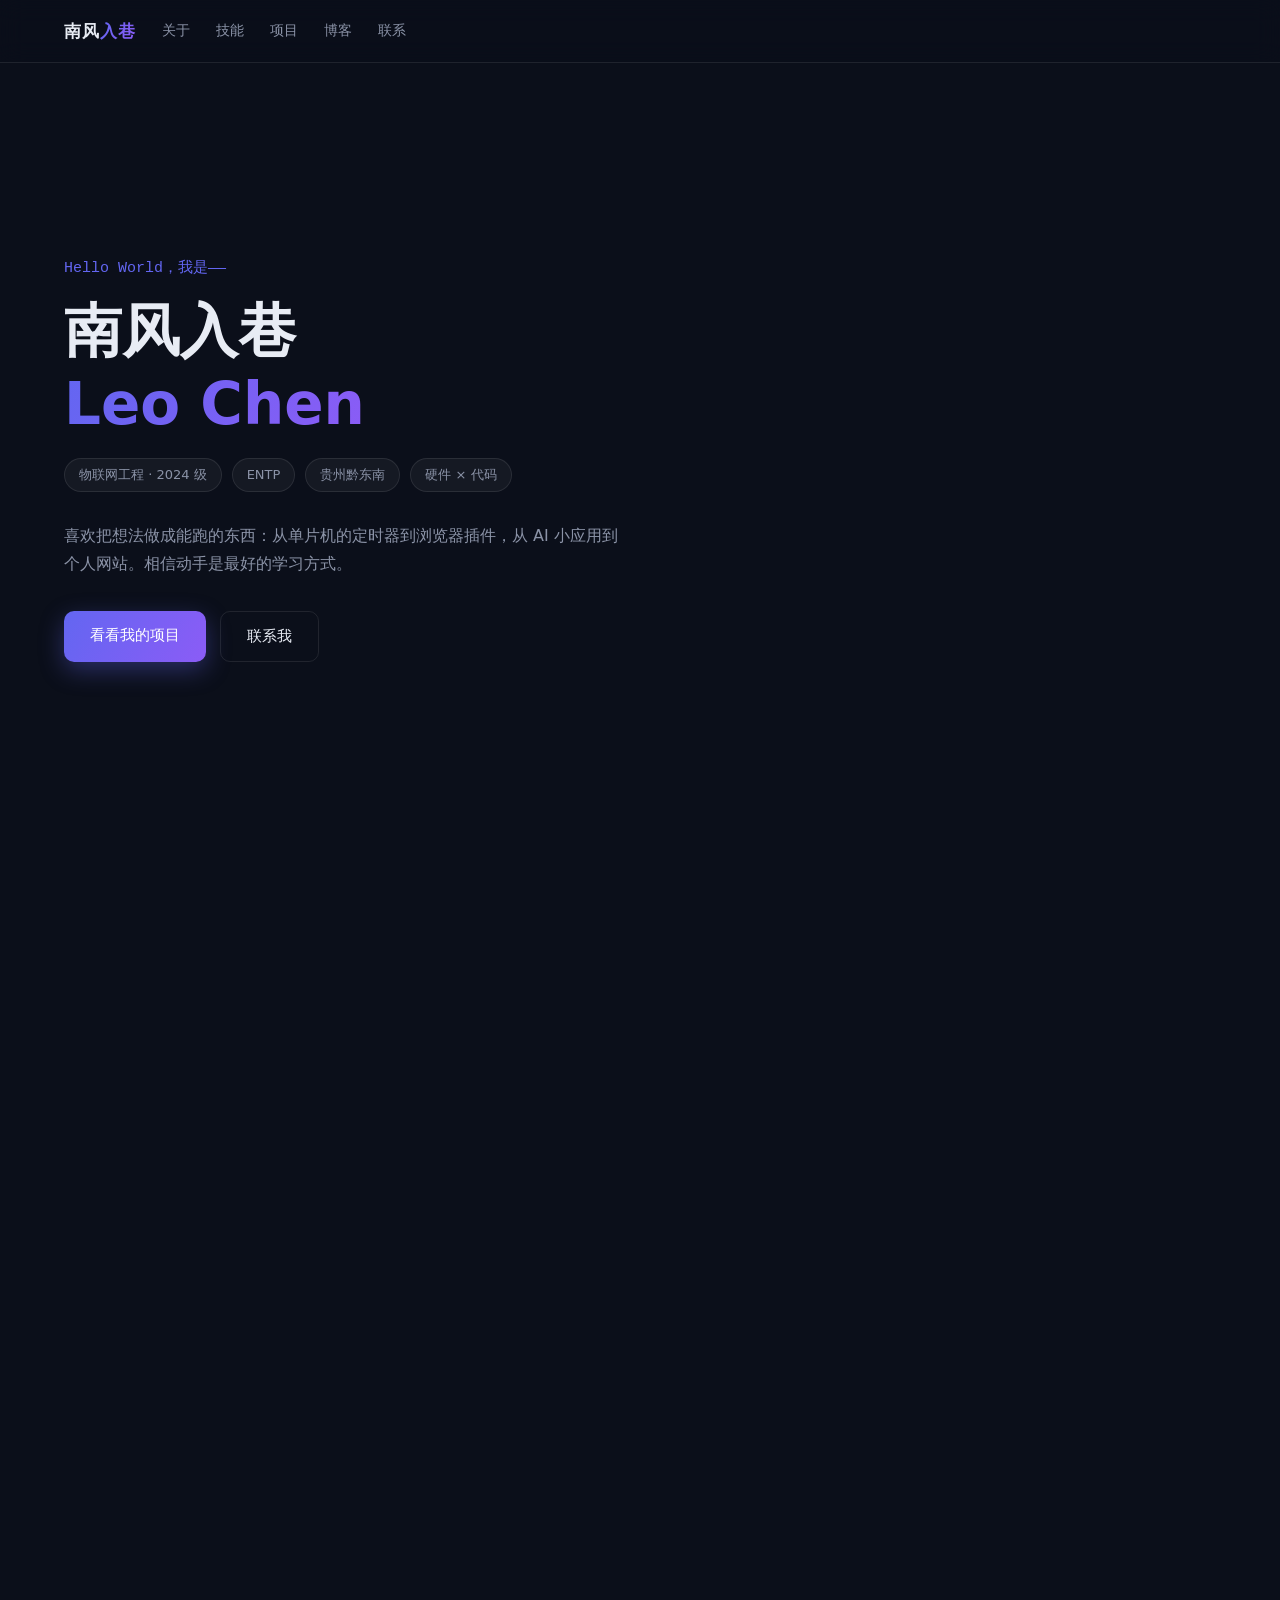
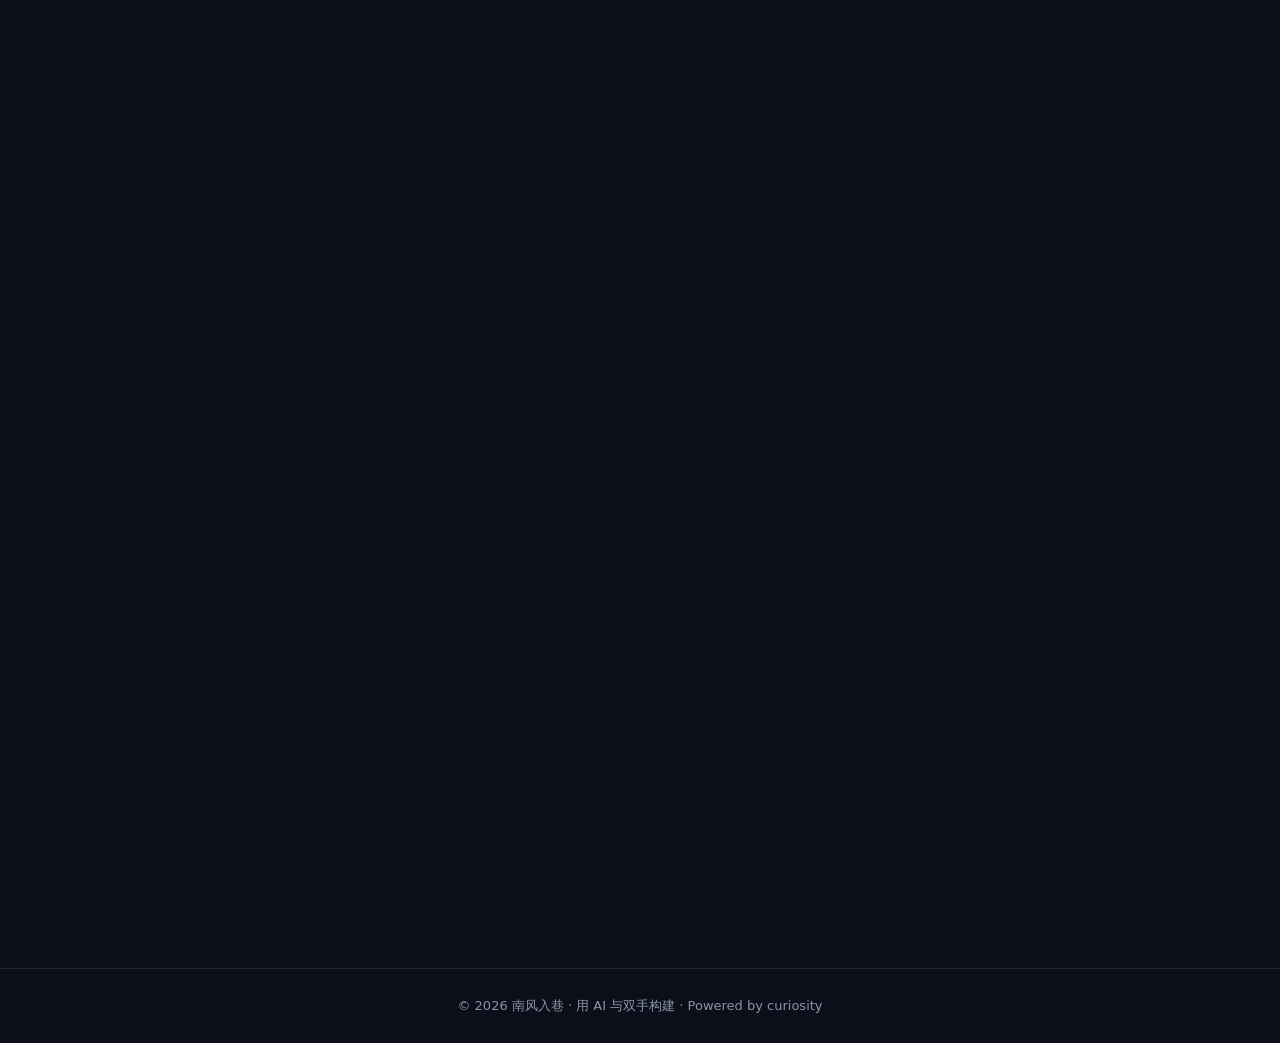
==== index.html @ d607cf53 "第一次提交：个人展示网站（深色星空主题）" ====
<!doctype html>
<html lang="zh-CN">
<head>
<meta charset="utf-8">
<meta name="viewport" content="width=device-width, initial-scale=1">
<title>南风入巷 · 个人主页</title>
<style>
  :root{
    --bg:#0B0F1A; --bg2:#111827; --card:rgba(255,255,255,.045);
    --line:rgba(255,255,255,.09); --ink:#E8ECF4; --muted:#8B93A7;
    --accent:#6366F1; --accent2:#8B5CF6; --grad:linear-gradient(120deg,#6366F1,#8B5CF6);
  }
  *{box-sizing:border-box;margin:0;padding:0}
  html{scroll-behavior:smooth}
  body{background:var(--bg);color:var(--ink);font-family:system-ui,-apple-system,"Segoe UI","Microsoft YaHei",sans-serif;line-height:1.7;overflow-x:hidden}
  #stars{position:fixed;inset:0;z-index:0;pointer-events:none}
  .wrap{position:relative;z-index:1;max-width:1200px;margin:0 auto;padding:0 24px}

  /* 导航 */
  nav{position:sticky;top:0;z-index:10;backdrop-filter:blur(12px);background:rgba(11,15,26,.72);border-bottom:1px solid var(--line)}
  .nav-in{max-width:1200px;margin:0 auto;padding:0 24px;height:62px;display:flex;align-items:center;gap:26px}
  .logo{font-weight:700;font-size:17px;letter-spacing:.06em}
  .logo b{background:var(--grad);-webkit-background-clip:text;background-clip:text;color:transparent}
  .nav-in a{color:var(--muted);text-decoration:none;font-size:14px;transition:color .2s}
  .nav-in a:hover,.nav-in a.on{color:var(--ink)}

  /* 通用 section */
  section{padding:88px 0}
  .h2{font-size:30px;font-weight:700;margin-bottom:10px}
  .sub{color:var(--muted);font-size:15px;margin-bottom:44px}
  .reveal{opacity:0;transform:translateY(22px);transition:all .7s cubic-bezier(.2,.7,.3,1)}
  .reveal.in{opacity:1;transform:none}

  /* Hero */
  .hero{min-height:88vh;display:flex;align-items:center}
  .hello{color:var(--accent);font-size:15px;font-family:ui-monospace,monospace;margin-bottom:14px}
  h1{font-size:clamp(34px,5.6vw,58px);line-height:1.25;font-weight:800}
  h1 b{background:var(--grad);-webkit-background-clip:text;background-clip:text;color:transparent}
  .tags{margin:18px 0 30px;display:flex;gap:10px;flex-wrap:wrap}
  .tag{font-size:13px;color:var(--muted);border:1px solid var(--line);border-radius:99px;padding:5px 14px;background:var(--card)}
  .cta{display:flex;gap:14px;flex-wrap:wrap}
  .btn{display:inline-block;padding:12px 26px;border-radius:10px;font-size:15px;text-decoration:none;transition:all .2s}
  .btn.pri{background:var(--grad);color:#fff;box-shadow:0 8px 24px rgba(99,102,241,.35)}
  .btn.pri:hover{transform:translateY(-2px)}
  .btn.ghost{border:1px solid var(--line);color:var(--ink)}
  .btn.ghost:hover{border-color:var(--accent)}

  /* 关于 */
  .about{display:flex;gap:40px;align-items:flex-start;flex-wrap:wrap}
  .avatar{flex:0 0 168px;width:168px;height:168px;border-radius:50%;background:var(--grad);display:flex;align-items:center;justify-content:center;font-size:52px;font-weight:800;color:#fff;box-shadow:0 12px 40px rgba(99,102,241,.35)}
  .about-txt{flex:1;min-width:300px;color:#C6CCDB;font-size:15.5px}
  .about-txt p+p{margin-top:12px}

  /* 技能 */
  .grid3{display:grid;grid-template-columns:repeat(3,1fr);gap:20px}
  .card{background:var(--card);border:1px solid var(--line);border-radius:14px;padding:24px;transition:all .25s}
  .card:hover{transform:translateY(-4px);border-color:rgba(99,102,241,.45);background:rgba(99,102,241,.07)}
  .card .ic{font-size:26px;margin-bottom:12px}
  .card h3{font-size:16.5px;margin-bottom:6px}
  .card p{font-size:13.5px;color:var(--muted)}
  .bar{height:5px;border-radius:99px;background:rgba(255,255,255,.08);margin-top:14px;overflow:hidden}
  .bar i{display:block;height:100%;border-radius:99px;background:var(--grad)}

  /* 项目 */
  .proj{background:var(--bg2);border:1px solid var(--line)}
  .proj .top{height:86px;border-radius:10px 10px 0 0;display:flex;align-items:center;justify-content:center;font-size:34px;background:linear-gradient(135deg,rgba(99,102,241,.22),rgba(139,92,246,.16))}
  .proj .bd{padding:20px}
  .proj h3{font-size:16.5px;margin-bottom:8px}
  .chips{display:flex;gap:8px;flex-wrap:wrap;margin-top:14px}
  .chip{font-size:11.5px;color:#A5B4FC;border:1px solid rgba(99,102,241,.4);padding:2px 10px;border-radius:99px}

  /* 博客 */
  .post{display:block;padding:20px 22px;border:1px solid var(--line);border-radius:12px;background:var(--card);text-decoration:none;color:var(--ink);margin-bottom:14px;transition:all .25s}
  .post:hover{border-color:rgba(99,102,241,.45);transform:translateX(6px)}
  .post .t{font-size:15.5px;font-weight:600}
  .post .m{font-size:12.5px;color:var(--muted);margin-top:4px}

  /* 联系 & 页脚 */
  .contact-box{text-align:center;padding:52px 24px;border:1px solid var(--line);border-radius:18px;background:radial-gradient(ellipse at top,rgba(99,102,241,.14),transparent 62%),var(--card)}
  footer{border-top:1px solid var(--line);padding:26px 0;text-align:center;color:var(--muted);font-size:13px}

  /* 响应式：<640 单列 / 640-1024 两列 / >1024 三列 */
  @media (max-width:1023px){ .grid3{grid-template-columns:repeat(2,1fr)} }
  @media (max-width:639px){
    .grid3{grid-template-columns:1fr}
    section{padding:64px 0}
    .hero{min-height:70vh}
    .nav-in{gap:14px;overflow-x:auto}
    .nav-in a{white-space:nowrap;font-size:13px}
    .avatar{flex-basis:128px;width:128px;height:128px;font-size:40px}
  }
  @media print{ #stars,nav{display:none} body{background:#fff;color:#000} }
</style>
</head>
<body>
<canvas id="stars"></canvas>

<nav>
  <div class="nav-in">
    <span class="logo">南风<b>入巷</b></span>
    <a href="#about">关于</a><a href="#skills">技能</a><a href="#projects">项目</a><a href="#blog">博客</a><a href="#contact">联系</a>
  </div>
</nav>

<div class="wrap">

  <section class="hero" id="top">
    <div>
      <p class="hello">Hello World，我是——</p>
      <h1>南风入巷<br><b>Leo Chen</b></h1>
      <div class="tags">
        <span class="tag">物联网工程 · 2024 级</span><span class="tag">ENTP</span>
        <span class="tag">贵州黔东南</span><span class="tag">硬件 × 代码</span>
      </div>
      <p style="color:var(--muted);max-width:560px;margin-bottom:34px">
        喜欢把想法做成能跑的东西：从单片机的定时器到浏览器插件，从 AI 小应用到个人网站。相信动手是最好的学习方式。
      </p>
      <div class="cta">
        <a class="btn pri" href="#projects">看看我的项目</a>
        <a class="btn ghost" href="#contact">联系我</a>
      </div>
    </div>
  </section>

  <section id="about">
    <h2 class="h2 reveal">关于我</h2>
    <p class="sub reveal">About Me</p>
    <div class="about reveal">
      <div class="avatar">南</div>
      <div class="about-txt">
        <p>我是南风入巷（Leo Chen），大连某高校 2024 级物联网工程专业本科生。日常在硬件与软件的交界处折腾：写 C 点亮单片机，用 Python 处理数据，也用 AI 工具快速搭网页和小应用。</p>
        <p>课余关注 CS 电竞赛事，喜欢读元末明初那段历史，也爱和朋友们讨论哲学问题。性格上是个典型的 ENTP——点子多、好奇心重、想到就做。</p>
        <p>这个小站是我学习轨迹的存档点：项目、笔记和阶段性的思考都会沉淀在这里。</p>
      </div>
    </div>
  </section>

  <section id="skills">
    <h2 class="h2 reveal">技能栈</h2>
    <p class="sub reveal">Skills</p>
    <div class="grid3">
      <div class="card reveal"><div class="ic">⚙️</div><h3>C 语言 / 单片机</h3><p>51 与 STM32 基础外设开发，定时器、串口、中断驱动</p><div class="bar"><i style="width:82%"></i></div></div>
      <div class="card reveal"><div class="ic">🐍</div><h3>Python</h3><p>数据处理、脚本自动化与课程项目开发</p><div class="bar"><i style="width:75%"></i></div></div>
      <div class="card reveal"><div class="ic">🌐</div><h3>Web 前端</h3><p>HTML / CSS / JavaScript，能独立完成响应式页面与浏览器插件</p><div class="bar"><i style="width:70%"></i></div></div>
      <div class="card reveal"><div class="ic">🗄️</div><h3>MySQL / 数据库</h3><p>建表设计、SQL 查询与 Java + MySQL 课程大作业实践</p><div class="bar"><i style="width:65%"></i></div></div>
      <div class="card reveal"><div class="ic">☕</div><h3>Java 基础</h3><p>面向对象编程、集合与 JDBC 数据库连接</p><div class="bar"><i style="width:60%"></i></div></div>
      <div class="card reveal"><div class="ic">🤖</div><h3>AI 辅助开发</h3><p>用 AI 编码工具完成 PRD → 技术设计 → 实现的完整流程</p><div class="bar"><i style="width:85%"></i></div></div>
    </div>
  </section>

  <section id="projects">
    <h2 class="h2 reveal">项目</h2>
    <p class="sub reveal">Projects</p>
    <div class="grid3">
      <div class="card proj reveal"><div class="top">🧩</div><div class="bd"><h3>图提取 ImageGrab</h3><p>Chrome 电商图片批量提取插件：智能过滤、画廊预览、一键批量转 PNG 下载。</p><div class="chips"><span class="chip">Chrome 扩展</span><span class="chip">MV3</span><span class="chip">Canvas</span></div></div></div>
      <div class="card proj reveal"><div class="top">📖</div><div class="bd"><h3>墨阅 · TXT 阅读器</h3><p>本地电子书阅读器 MVP：UTF-8/GBK 编码识别、阅读进度记忆、字号调节。</p><div class="chips"><span class="chip">HTML5</span><span class="chip">File API</span><span class="chip">Electron 规划</span></div></div></div>
      <div class="card proj reveal"><div class="top">🌍</div><div class="bd"><h3>AI 翻译助手</h3><p>百度秒哒搭建的多语言翻译 Web 应用，已部署上线。</p><div class="chips"><span class="chip">AI 应用</span><span class="chip">低代码</span></div></div></div>
      <div class="card proj reveal"><div class="top">⛅</div><div class="bd"><h3>天气查询网页</h3><p>Bolt 生成的实时天气查询站点，支持城市搜索与未来预报展示。</p><div class="chips"><span class="chip">API</span><span class="chip">部署上线</span></div></div></div>
      <div class="card proj reveal"><div class="top">⏱️</div><div class="bd"><h3>单片机定时器实验</h3><p>基于定时器中断的数码管时钟与按键调时，Keil + Proteus 联合仿真。</p><div class="chips"><span class="chip">C51</span><span class="chip">Proteus</span></div></div></div>
      <div class="card proj reveal"><div class="top">🌤️</div><div class="bd"><h3>更多正在路上</h3><p>计划中的：校园二手书小程序、宿舍功耗监测小终端……</p><div class="chips"><span class="chip">Planning</span></div></div></div>
    </div>
  </section>

  <section id="blog">
    <h2 class="h2 reveal">博客</h2>
    <p class="sub reveal">Blog</p>
    <div class="reveal">
      <a class="post" href="#blog"><div class="t">从需求到 PRD：我用 AI 完成一个插件的全过程</div><div class="m">2026-10-27 · 开发手记</div></a>
      <a class="post" href="#blog"><div class="t">定时器中断入门：让单片机学会"看表"</div><div class="m">2026-10-14 · 嵌入式</div></a>
      <a class="post" href="#blog"><div class="t">为什么我坚持"先跑通，再优化"</div><div class="m">2026-09-30 · 随笔</div></a>
    </div>
  </section>

  <section id="contact">
    <h2 class="h2 reveal">联系我</h2>
    <p class="sub reveal">Contact</p>
    <div class="contact-box reveal">
      <p style="font-size:17px;margin-bottom:8px">有想法想聊聊？欢迎联系</p>
      <p style="color:var(--muted);font-size:14px">邮箱：nanfeng@example.com ｜ GitHub：@nanfeng</p>
      <div class="cta" style="justify-content:center;margin-top:26px">
        <a class="btn pri" href="mailto:nanfeng@example.com">发邮件</a>
        <a class="btn ghost" href="#top">回到顶部</a>
      </div>
    </div>
  </section>

</div>
<footer>© 2026 南风入巷 · 用 AI 与双手构建 · Powered by curiosity</footer>

<script>
'use strict';
/* 截图模式：?shot=1 关闭平滑滚动与入场动画，保证 hash 定位内容直接可见 */
if (new URLSearchParams(location.search).has('shot')) {
  document.documentElement.style.scrollBehavior = 'auto';
  document.querySelectorAll('.reveal').forEach(el => el.classList.add('in'));
}
/* 星空 Canvas 粒子背景 */
(function(){
  const cv = document.getElementById('stars'), ctx = cv.getContext('2d');
  let W, H, stars = [];
  function resize(){
    W = cv.width = innerWidth; H = cv.height = innerHeight;
    stars = Array.from({length: Math.min(220, W*H/9000)}, ()=>({
      x: Math.random()*W, y: Math.random()*H,
      r: Math.random()*1.4 + .3,
      vy: Math.random()*.18 + .04,
      a: Math.random()*.6 + .25,
      tw: Math.random()*.02 + .004
    }));
  }
  addEventListener('resize', resize); resize();
  (function loop(){
    ctx.clearRect(0,0,W,H);
    for (const s of stars){
      s.y += s.vy; if (s.y > H+2){ s.y = -2; s.x = Math.random()*W; }
      s.a += s.tw * (Math.random()>.5?1:-1);
      if (s.a > .9) s.a = .9; if (s.a < .15) s.a = .15;
      ctx.beginPath(); ctx.arc(s.x, s.y, s.r, 0, 6.283);
      ctx.fillStyle = 'rgba(200,214,255,' + s.a.toFixed(3) + ')'; ctx.fill();
    }
    requestAnimationFrame(loop);
  })();
})();

/* 滚动入场动画 */
  const io = new IntersectionObserver(es=>{
    es.forEach(e=>{ if(e.isIntersecting){ e.target.classList.add('in'); io.unobserve(e.target); } });
  }, {threshold:.12});
  document.querySelectorAll('.reveal').forEach(el=>io.observe(el));
})();

/* 导航高亮 */
  const links = document.querySelectorAll('.nav-in a[href^="#"]');
  const io = new IntersectionObserver(es=>{
    es.forEach(e=>{
      if (e.isIntersecting){
        links.forEach(l=>l.classList.toggle('on', l.getAttribute('href')==='#'+e.target.id));
      }
    });
  }, {rootMargin:'-40% 0px -55% 0px'});
  document.querySelectorAll('section[id]').forEach(s=>io.observe(s));
})();
</script>
</body>
</html>
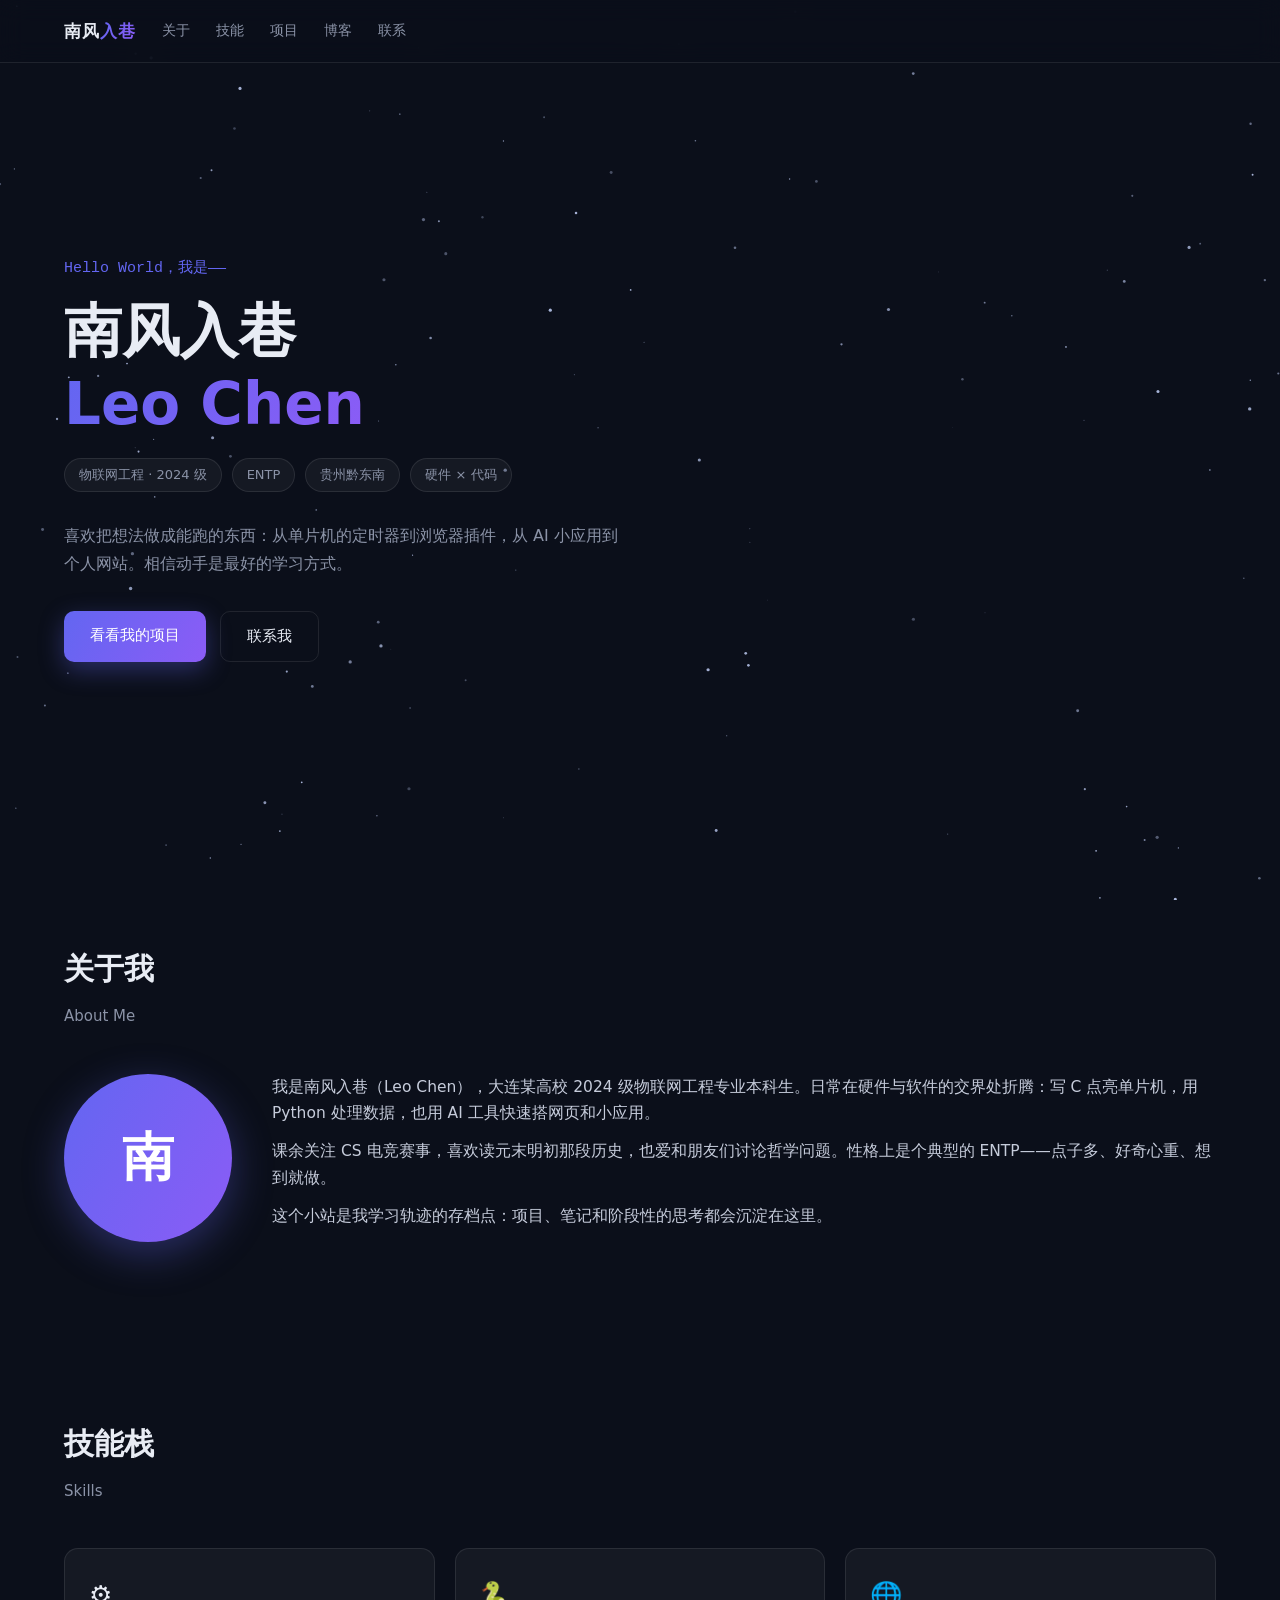
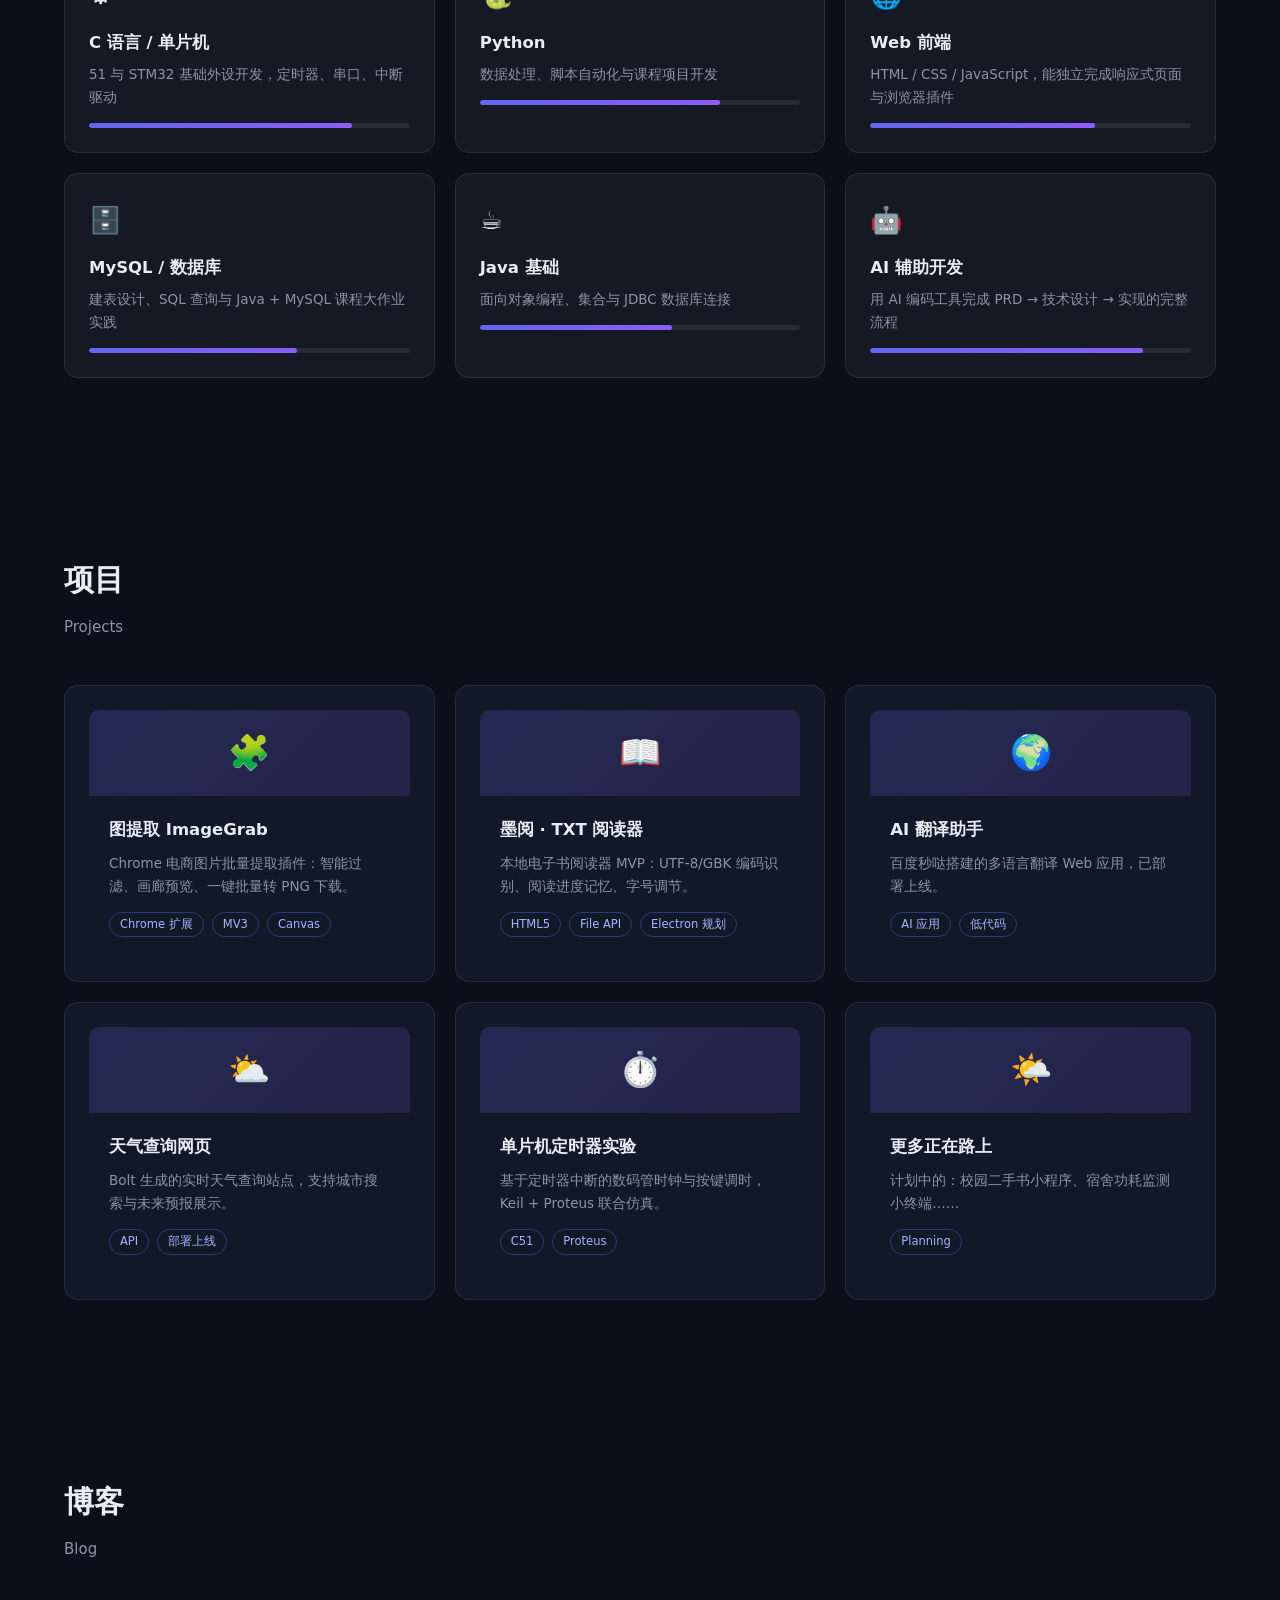
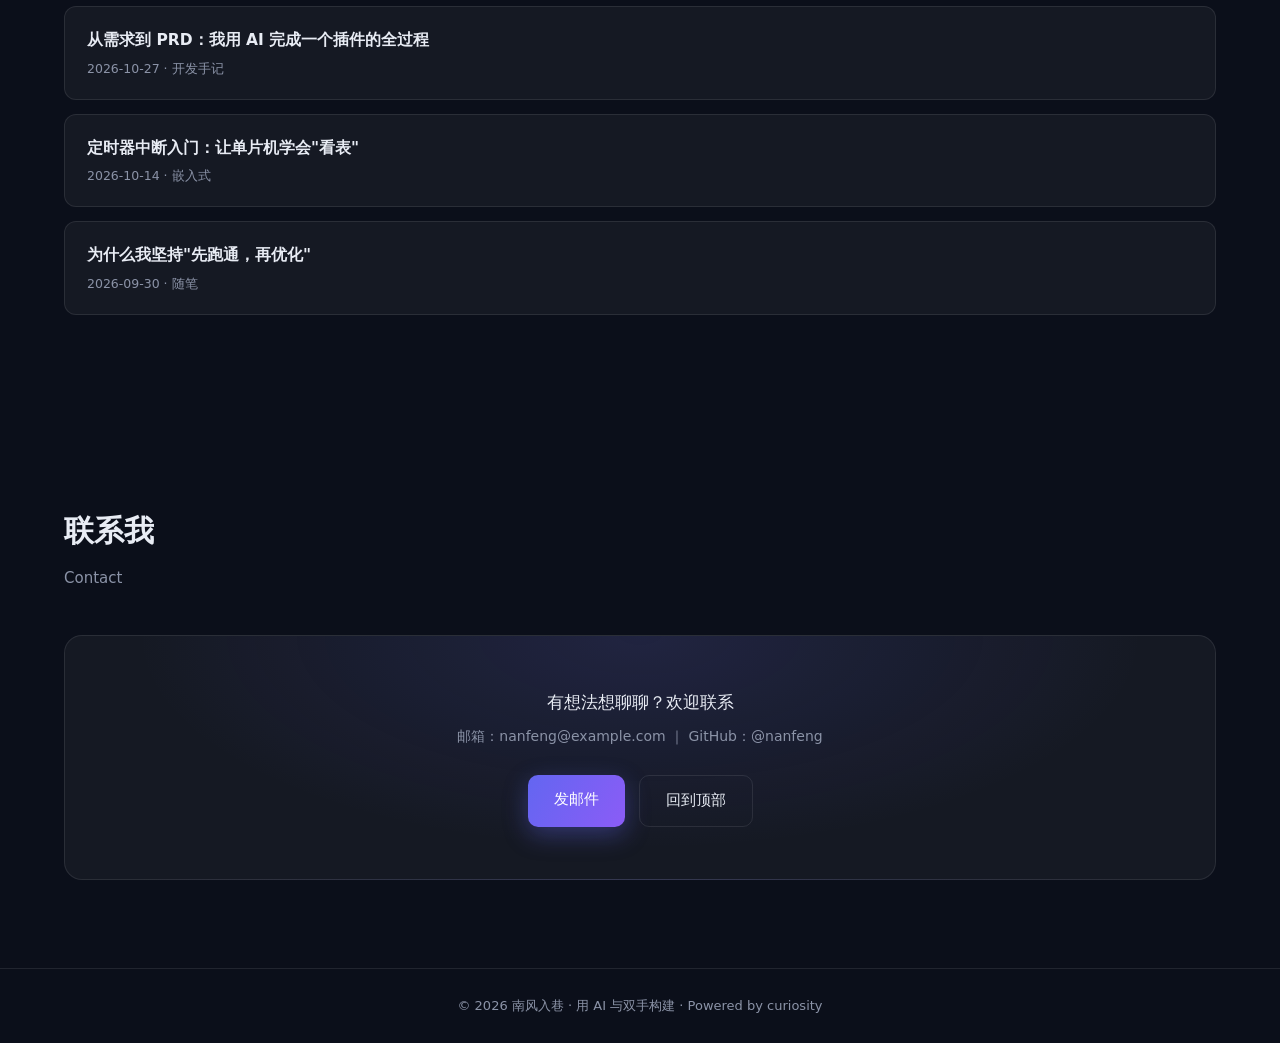
==== commit 758ecd5e: "fix: repair missing IIFE wrappers that broke scroll reveal animations" ====
--- a/index.html
+++ b/index.html
@@ -223,6 +223,7 @@
 })();
 
 /* 滚动入场动画 */
+  (function(){
   const io = new IntersectionObserver(es=>{
     es.forEach(e=>{ if(e.isIntersecting){ e.target.classList.add('in'); io.unobserve(e.target); } });
   }, {threshold:.12});
@@ -231,6 +232,7 @@
 
 /* 导航高亮 */
   const links = document.querySelectorAll('.nav-in a[href^="#"]');
+  (function(){
   const io = new IntersectionObserver(es=>{
     es.forEach(e=>{
       if (e.isIntersecting){
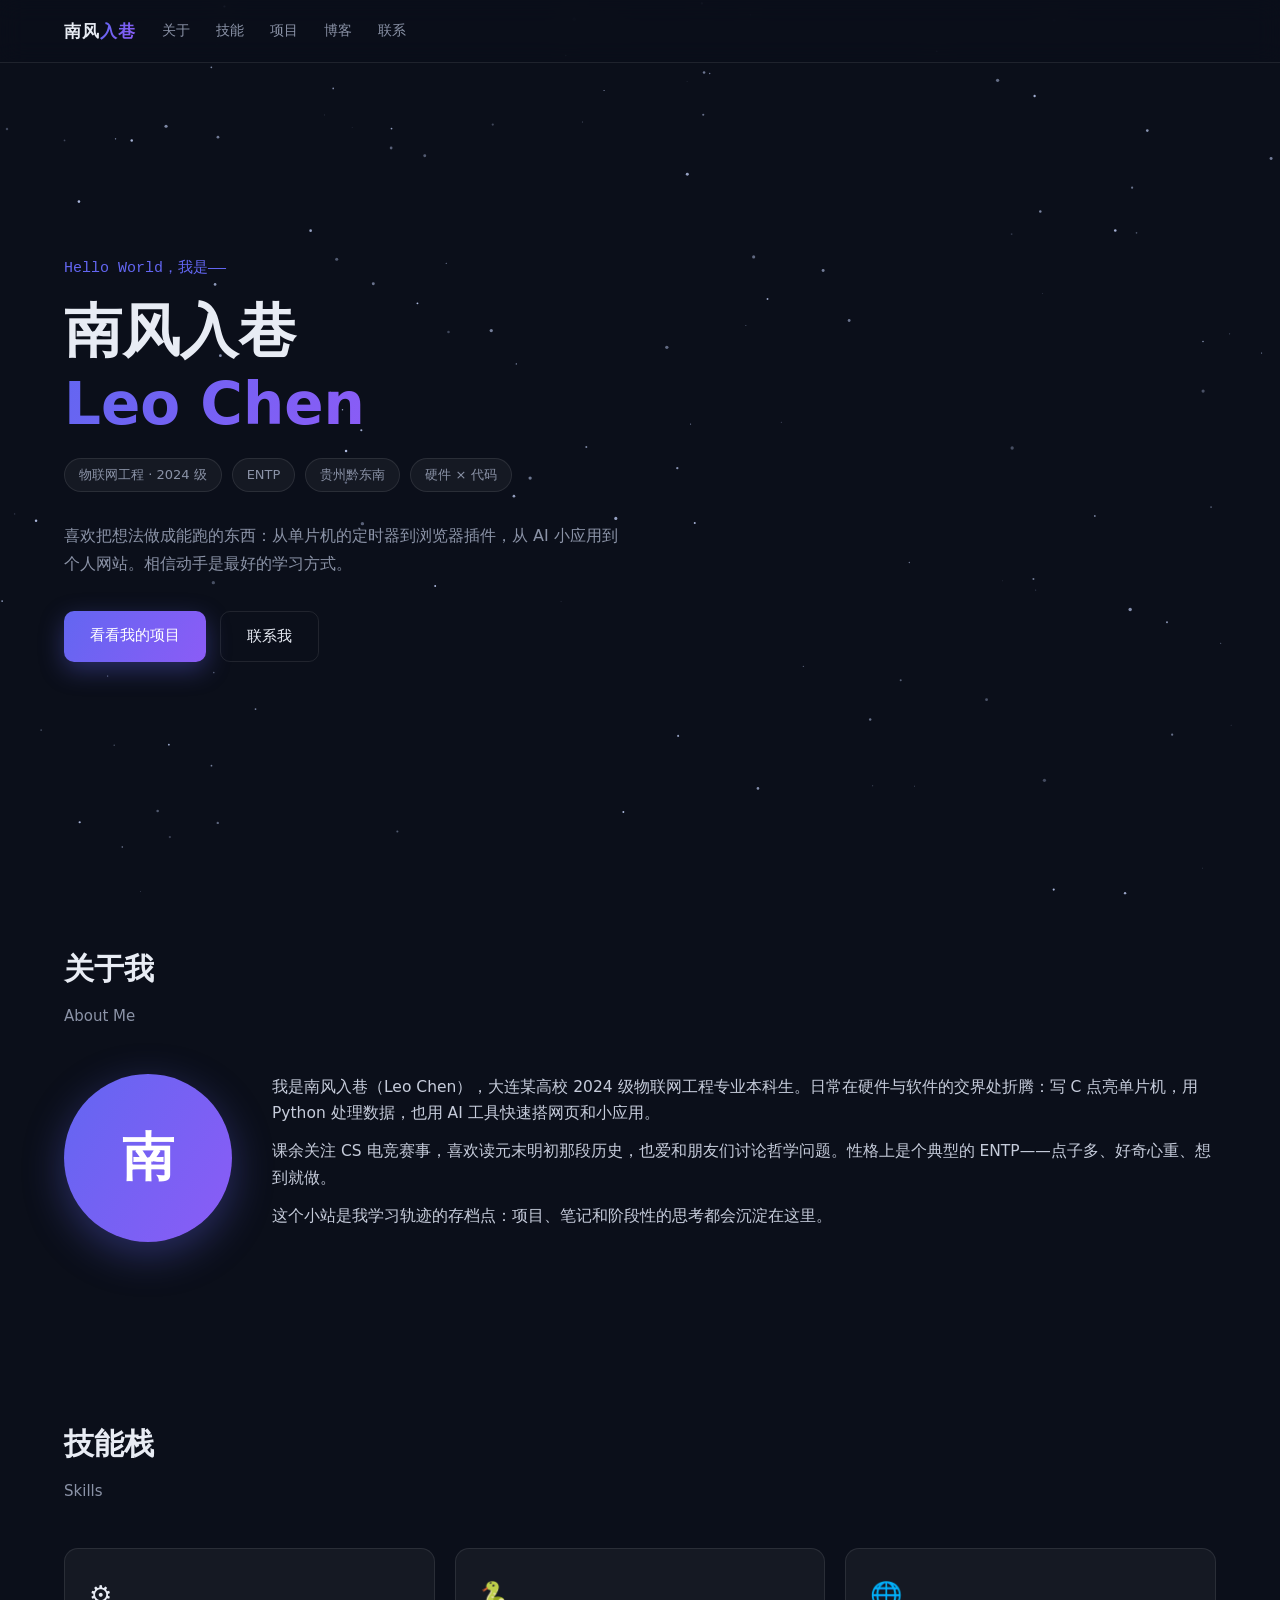
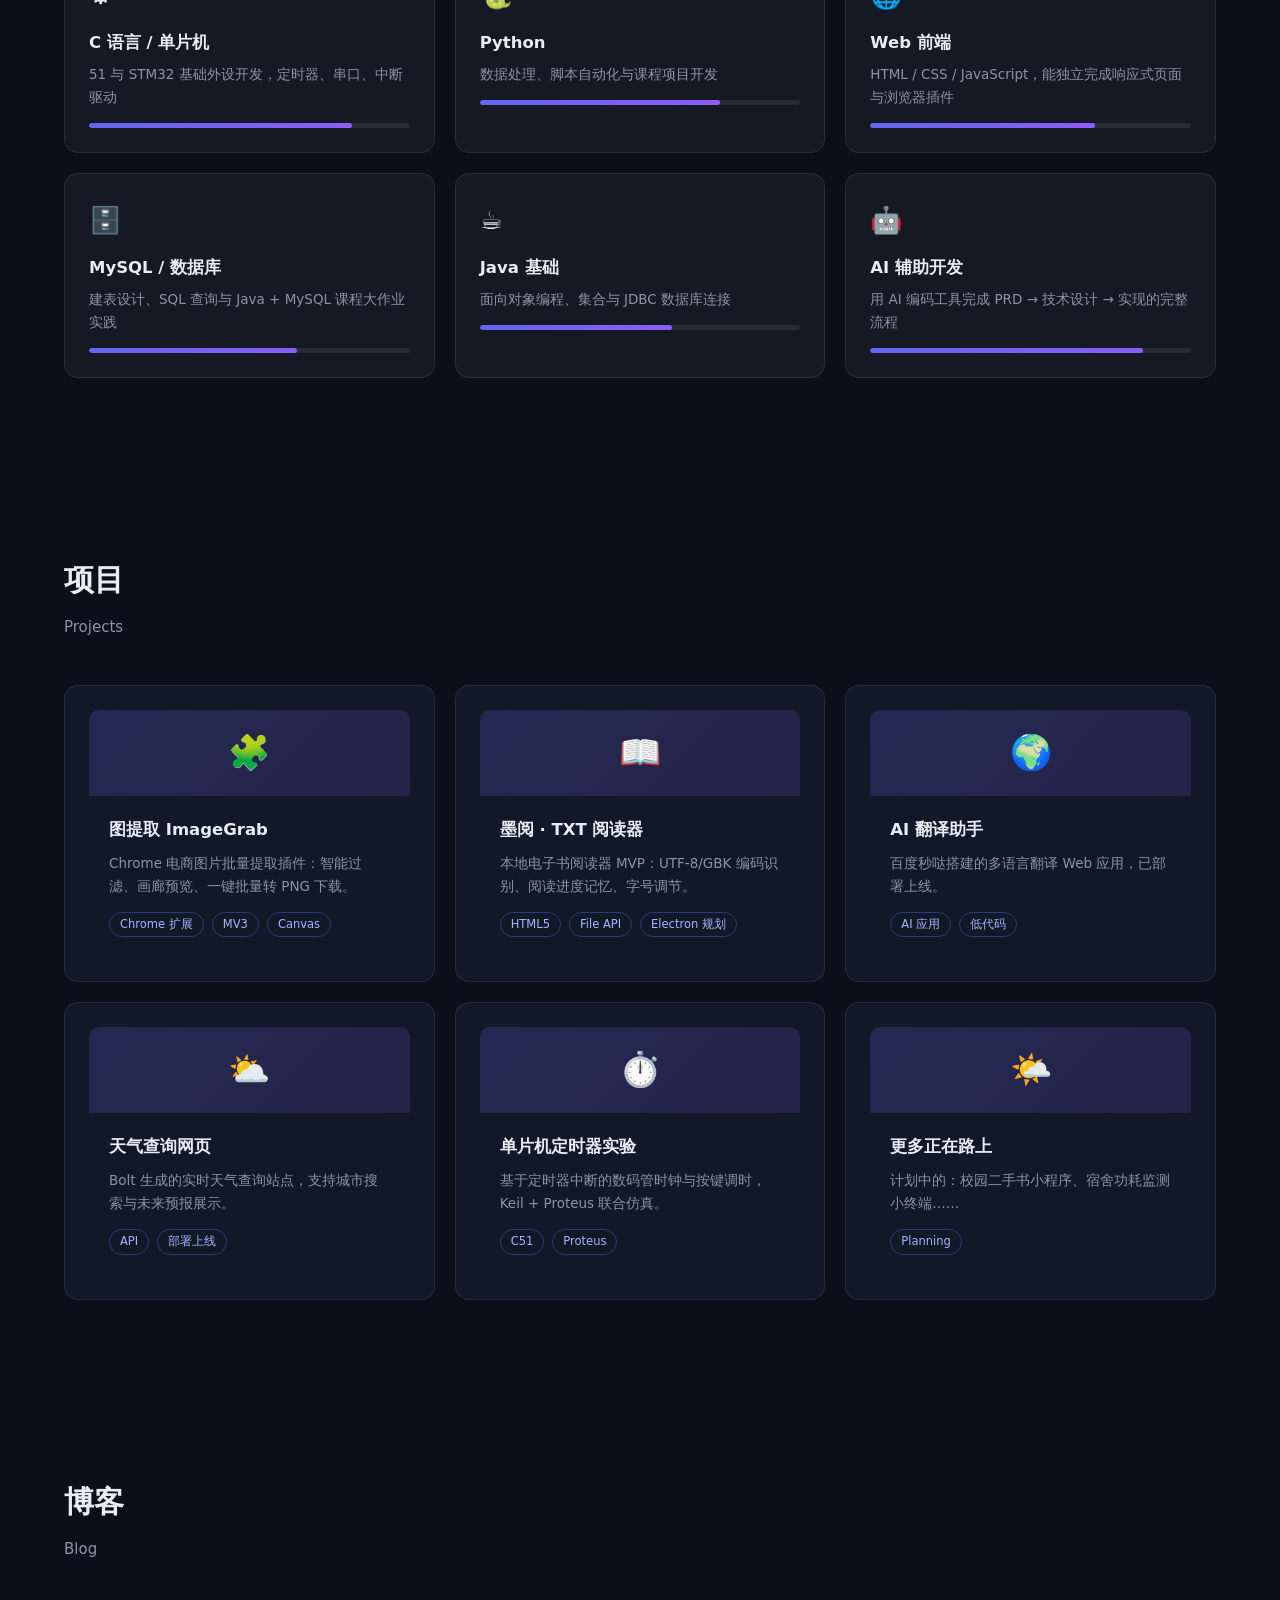
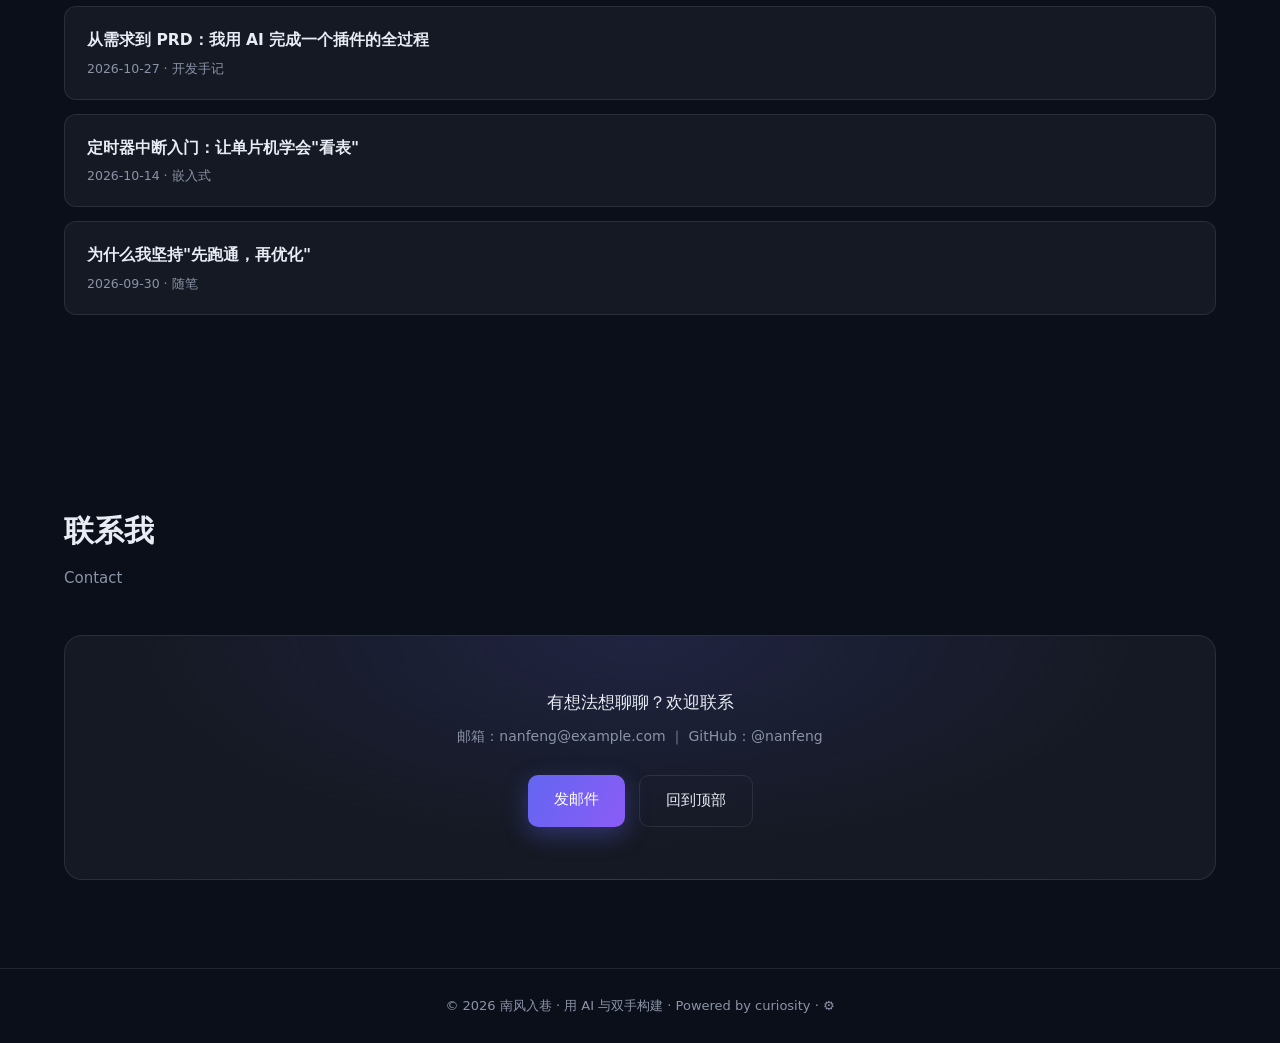
==== commit f449bfa5: "feat: render site content from content.json (admin-ready)" ====
--- a/index.html
+++ b/index.html
@@ -78,6 +78,8 @@
   /* 联系 & 页脚 */
   .contact-box{text-align:center;padding:52px 24px;border:1px solid var(--line);border-radius:18px;background:radial-gradient(ellipse at top,rgba(99,102,241,.14),transparent 62%),var(--card)}
   footer{border-top:1px solid var(--line);padding:26px 0;text-align:center;color:var(--muted);font-size:13px}
+  footer a{color:var(--muted);text-decoration:none}
+  footer a:hover{color:var(--ink)}
 
   /* 响应式：<640 单列 / 640-1024 两列 / >1024 三列 */
   @media (max-width:1023px){ .grid3{grid-template-columns:repeat(2,1fr)} }
@@ -97,7 +99,7 @@
 
 <nav>
   <div class="nav-in">
-    <span class="logo">南风<b>入巷</b></span>
+    <span class="logo"><span id="logo-a">南风</span><b id="logo-b">入巷</b></span>
     <a href="#about">关于</a><a href="#skills">技能</a><a href="#projects">项目</a><a href="#blog">博客</a><a href="#contact">联系</a>
   </div>
 </nav>
@@ -106,28 +108,28 @@
 
   <section class="hero" id="top">
     <div>
-      <p class="hello">Hello World，我是——</p>
-      <h1>南风入巷<br><b>Leo Chen</b></h1>
-      <div class="tags">
+      <p class="hello" id="hero-hello">Hello World，我是——</p>
+      <h1><span id="hero-name-cn">南风入巷</span><br><b id="hero-name-en">Leo Chen</b></h1>
+      <div class="tags" id="hero-tags">
         <span class="tag">物联网工程 · 2024 级</span><span class="tag">ENTP</span>
         <span class="tag">贵州黔东南</span><span class="tag">硬件 × 代码</span>
       </div>
-      <p style="color:var(--muted);max-width:560px;margin-bottom:34px">
+      <p style="color:var(--muted);max-width:560px;margin-bottom:34px" id="hero-intro">
         喜欢把想法做成能跑的东西：从单片机的定时器到浏览器插件，从 AI 小应用到个人网站。相信动手是最好的学习方式。
       </p>
       <div class="cta">
-        <a class="btn pri" href="#projects">看看我的项目</a>
-        <a class="btn ghost" href="#contact">联系我</a>
+        <a class="btn pri" href="#projects" id="cta-projects">看看我的项目</a>
+        <a class="btn ghost" href="#contact" id="cta-contact">联系我</a>
       </div>
     </div>
   </section>
 
   <section id="about">
-    <h2 class="h2 reveal">关于我</h2>
-    <p class="sub reveal">About Me</p>
+    <h2 class="h2 reveal" id="about-title">关于我</h2>
+    <p class="sub reveal" id="about-sub">About Me</p>
     <div class="about reveal">
-      <div class="avatar">南</div>
-      <div class="about-txt">
+      <div class="avatar" id="about-avatar">南</div>
+      <div class="about-txt" id="about-paras">
         <p>我是南风入巷（Leo Chen），大连某高校 2024 级物联网工程专业本科生。日常在硬件与软件的交界处折腾：写 C 点亮单片机，用 Python 处理数据，也用 AI 工具快速搭网页和小应用。</p>
         <p>课余关注 CS 电竞赛事，喜欢读元末明初那段历史，也爱和朋友们讨论哲学问题。性格上是个典型的 ENTP——点子多、好奇心重、想到就做。</p>
         <p>这个小站是我学习轨迹的存档点：项目、笔记和阶段性的思考都会沉淀在这里。</p>
@@ -136,9 +138,9 @@
   </section>
 
   <section id="skills">
-    <h2 class="h2 reveal">技能栈</h2>
-    <p class="sub reveal">Skills</p>
-    <div class="grid3">
+    <h2 class="h2 reveal" id="skills-title">技能栈</h2>
+    <p class="sub reveal" id="skills-sub">Skills</p>
+    <div class="grid3" id="skills-grid">
       <div class="card reveal"><div class="ic">⚙️</div><h3>C 语言 / 单片机</h3><p>51 与 STM32 基础外设开发，定时器、串口、中断驱动</p><div class="bar"><i style="width:82%"></i></div></div>
       <div class="card reveal"><div class="ic">🐍</div><h3>Python</h3><p>数据处理、脚本自动化与课程项目开发</p><div class="bar"><i style="width:75%"></i></div></div>
       <div class="card reveal"><div class="ic">🌐</div><h3>Web 前端</h3><p>HTML / CSS / JavaScript，能独立完成响应式页面与浏览器插件</p><div class="bar"><i style="width:70%"></i></div></div>
@@ -149,9 +151,9 @@
   </section>
 
   <section id="projects">
-    <h2 class="h2 reveal">项目</h2>
-    <p class="sub reveal">Projects</p>
-    <div class="grid3">
+    <h2 class="h2 reveal" id="projects-title">项目</h2>
+    <p class="sub reveal" id="projects-sub">Projects</p>
+    <div class="grid3" id="projects-grid">
       <div class="card proj reveal"><div class="top">🧩</div><div class="bd"><h3>图提取 ImageGrab</h3><p>Chrome 电商图片批量提取插件：智能过滤、画廊预览、一键批量转 PNG 下载。</p><div class="chips"><span class="chip">Chrome 扩展</span><span class="chip">MV3</span><span class="chip">Canvas</span></div></div></div>
       <div class="card proj reveal"><div class="top">📖</div><div class="bd"><h3>墨阅 · TXT 阅读器</h3><p>本地电子书阅读器 MVP：UTF-8/GBK 编码识别、阅读进度记忆、字号调节。</p><div class="chips"><span class="chip">HTML5</span><span class="chip">File API</span><span class="chip">Electron 规划</span></div></div></div>
       <div class="card proj reveal"><div class="top">🌍</div><div class="bd"><h3>AI 翻译助手</h3><p>百度秒哒搭建的多语言翻译 Web 应用，已部署上线。</p><div class="chips"><span class="chip">AI 应用</span><span class="chip">低代码</span></div></div></div>
@@ -162,9 +164,9 @@
   </section>
 
   <section id="blog">
-    <h2 class="h2 reveal">博客</h2>
-    <p class="sub reveal">Blog</p>
-    <div class="reveal">
+    <h2 class="h2 reveal" id="blog-title">博客</h2>
+    <p class="sub reveal" id="blog-sub">Blog</p>
+    <div class="reveal" id="blog-list">
       <a class="post" href="#blog"><div class="t">从需求到 PRD：我用 AI 完成一个插件的全过程</div><div class="m">2026-10-27 · 开发手记</div></a>
       <a class="post" href="#blog"><div class="t">定时器中断入门：让单片机学会"看表"</div><div class="m">2026-10-14 · 嵌入式</div></a>
       <a class="post" href="#blog"><div class="t">为什么我坚持"先跑通，再优化"</div><div class="m">2026-09-30 · 随笔</div></a>
@@ -172,20 +174,20 @@
   </section>
 
   <section id="contact">
-    <h2 class="h2 reveal">联系我</h2>
-    <p class="sub reveal">Contact</p>
+    <h2 class="h2 reveal" id="contact-title">联系我</h2>
+    <p class="sub reveal" id="contact-sub">Contact</p>
     <div class="contact-box reveal">
-      <p style="font-size:17px;margin-bottom:8px">有想法想聊聊？欢迎联系</p>
-      <p style="color:var(--muted);font-size:14px">邮箱：nanfeng@example.com ｜ GitHub：@nanfeng</p>
+      <p style="font-size:17px;margin-bottom:8px" id="contact-heading">有想法想聊聊？欢迎联系</p>
+      <p style="color:var(--muted);font-size:14px">邮箱：<span id="contact-email">nanfeng@example.com</span> ｜ GitHub：<span id="contact-github">@nanfeng</span></p>
       <div class="cta" style="justify-content:center;margin-top:26px">
-        <a class="btn pri" href="mailto:nanfeng@example.com">发邮件</a>
+        <a class="btn pri" href="mailto:nanfeng@example.com" id="contact-mailto">发邮件</a>
         <a class="btn ghost" href="#top">回到顶部</a>
       </div>
     </div>
   </section>
 
 </div>
-<footer>© 2026 南风入巷 · 用 AI 与双手构建 · Powered by curiosity</footer>
+<footer><span id="footer-text">© 2026 南风入巷 · 用 AI 与双手构建 · Powered by curiosity</span> · <a href="admin.html" title="网站后台">⚙</a></footer>
 
 <script>
 'use strict';
@@ -223,7 +225,7 @@
 })();
 
 /* 滚动入场动画 */
-  (function(){
+(function(){
   const io = new IntersectionObserver(es=>{
     es.forEach(e=>{ if(e.isIntersecting){ e.target.classList.add('in'); io.unobserve(e.target); } });
   }, {threshold:.12});
@@ -231,8 +233,8 @@
 })();
 
 /* 导航高亮 */
+(function(){
   const links = document.querySelectorAll('.nav-in a[href^="#"]');
-  (function(){
   const io = new IntersectionObserver(es=>{
     es.forEach(e=>{
       if (e.isIntersecting){
@@ -242,6 +244,61 @@
   }, {rootMargin:'-40% 0px -55% 0px'});
   document.querySelectorAll('section[id]').forEach(s=>io.observe(s));
 })();
+
+/* ===== 内容数据驱动：加载 content.json 并覆盖默认内容（后台可编辑） ===== */
+function setText(id, v){ const el = document.getElementById(id); if (el && v != null) el.textContent = v; }
+function rebuildList(id, n, fn){
+  const box = document.getElementById(id); if (!box || !Array.isArray(n)) return;
+  box.textContent = '';
+  n.forEach(item => box.appendChild(fn(item)));
+}
+function applyContent(d){
+  try {
+    document.title = d.site.title;
+    setText('logo-a', d.site.logoA); setText('logo-b', d.site.logoB); setText('footer-text', d.site.footer);
+    setText('hero-hello', d.hero.hello); setText('hero-name-cn', d.hero.nameCn); setText('hero-name-en', d.hero.nameEn);
+    setText('hero-intro', d.hero.intro); setText('cta-projects', d.hero.btnPrimary); setText('cta-contact', d.hero.btnGhost);
+    rebuildList('hero-tags', d.hero.tags, t => { const s = document.createElement('span'); s.className = 'tag'; s.textContent = t; return s; });
+    setText('about-title', d.about.title); setText('about-sub', d.about.subtitle); setText('about-avatar', d.about.avatar);
+    rebuildList('about-paras', d.about.paragraphs, p => { const el = document.createElement('p'); el.textContent = p; return el; });
+    setText('skills-title', d.skills.title); setText('skills-sub', d.skills.subtitle);
+    rebuildList('skills-grid', d.skills.items, it => {
+      const c = document.createElement('div'); c.className = 'card';
+      c.innerHTML = '<div class="ic"></div><h3></h3><p></p><div class="bar"><i></i></div>';
+      c.querySelector('.ic').textContent = it.icon;
+      c.querySelector('h3').textContent = it.name;
+      c.querySelector('p').textContent = it.desc;
+      c.querySelector('.bar i').style.width = (it.level || 0) + '%';
+      return c;
+    });
+    setText('projects-title', d.projects.title); setText('projects-sub', d.projects.subtitle);
+    rebuildList('projects-grid', d.projects.items, it => {
+      const c = document.createElement('div'); c.className = 'card proj';
+      c.innerHTML = '<div class="top"></div><div class="bd"><h3></h3><p></p><div class="chips"></div></div>';
+      c.querySelector('.top').textContent = it.icon;
+      c.querySelector('h3').textContent = it.name;
+      c.querySelector('p').textContent = it.desc;
+      const chips = c.querySelector('.chips');
+      (it.chips || []).forEach(ch => { const s = document.createElement('span'); s.className = 'chip'; s.textContent = ch; chips.appendChild(s); });
+      return c;
+    });
+    setText('blog-title', d.blog.title); setText('blog-sub', d.blog.subtitle);
+    rebuildList('blog-list', d.blog.items, it => {
+      const a = document.createElement('a'); a.className = 'post'; a.href = it.link || '#blog';
+      a.innerHTML = '<div class="t"></div><div class="m"></div>';
+      a.querySelector('.t').textContent = it.title;
+      a.querySelector('.m').textContent = it.meta;
+      return a;
+    });
+    setText('contact-title', d.contact.title); setText('contact-sub', d.contact.subtitle);
+    setText('contact-heading', d.contact.heading); setText('contact-email', d.contact.email); setText('contact-github', d.contact.githubUser);
+    const mail = document.getElementById('contact-mailto'); if (mail && d.contact.email) mail.href = 'mailto:' + d.contact.email;
+  } catch (e) { console.warn('applyContent error', e); }
+}
+fetch('content.json', {cache: 'no-store'})
+  .then(r => r.ok ? r.json() : Promise.reject(r.status))
+  .then(applyContent)
+  .catch(err => console.info('使用默认内容（content.json 不可用）', err));
 </script>
 </body>
 </html>
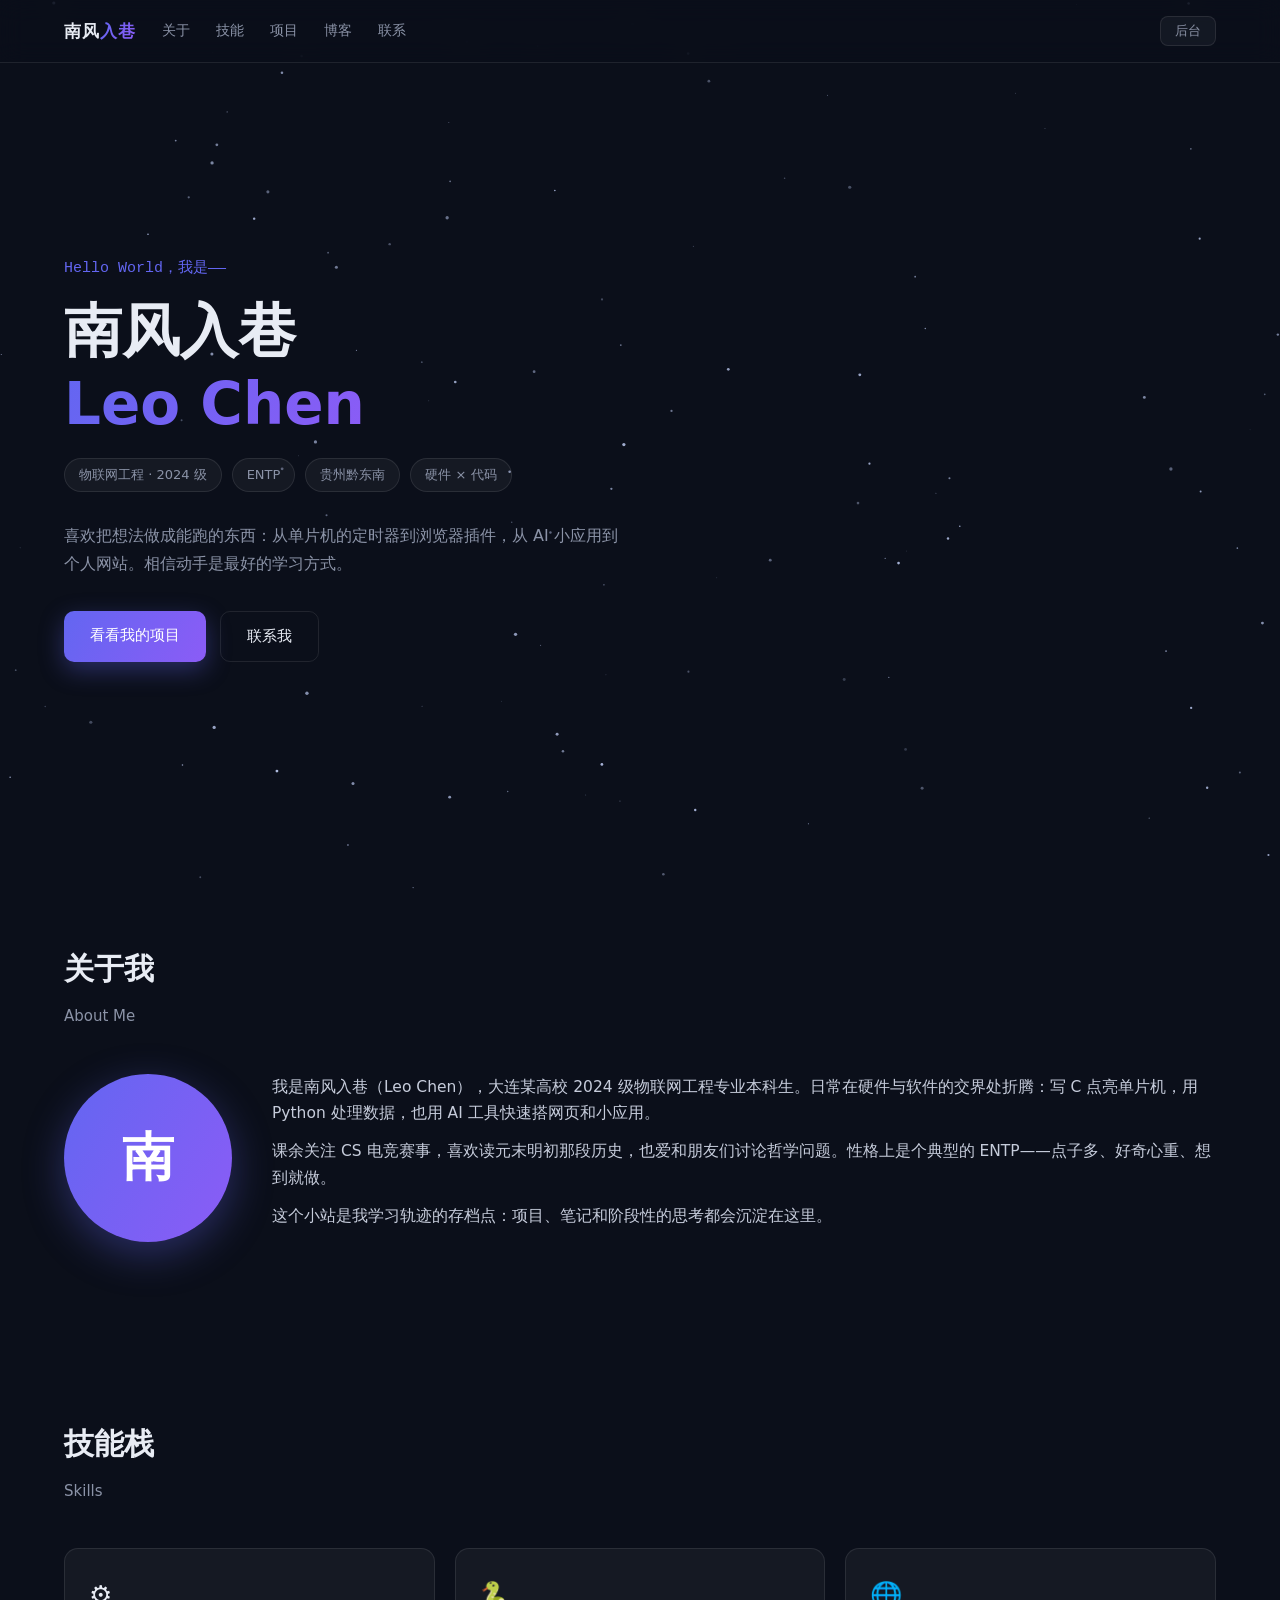
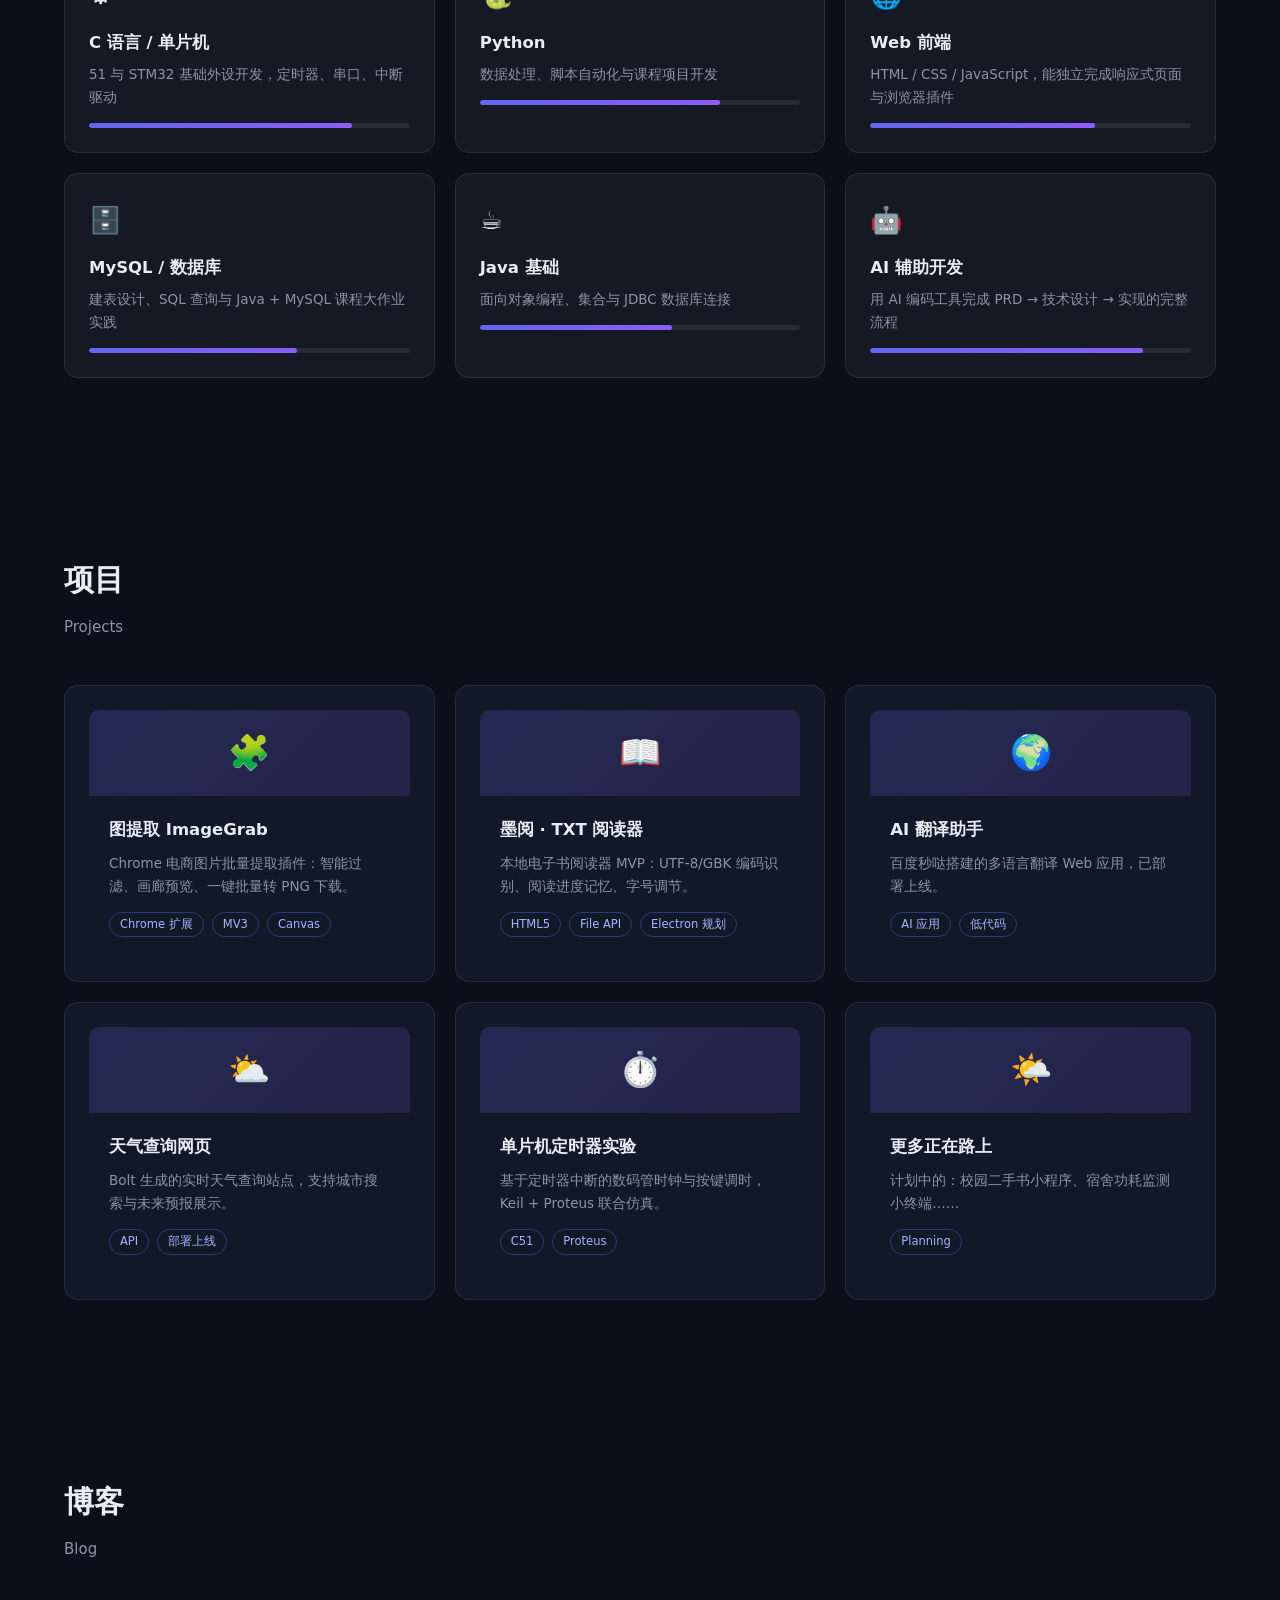
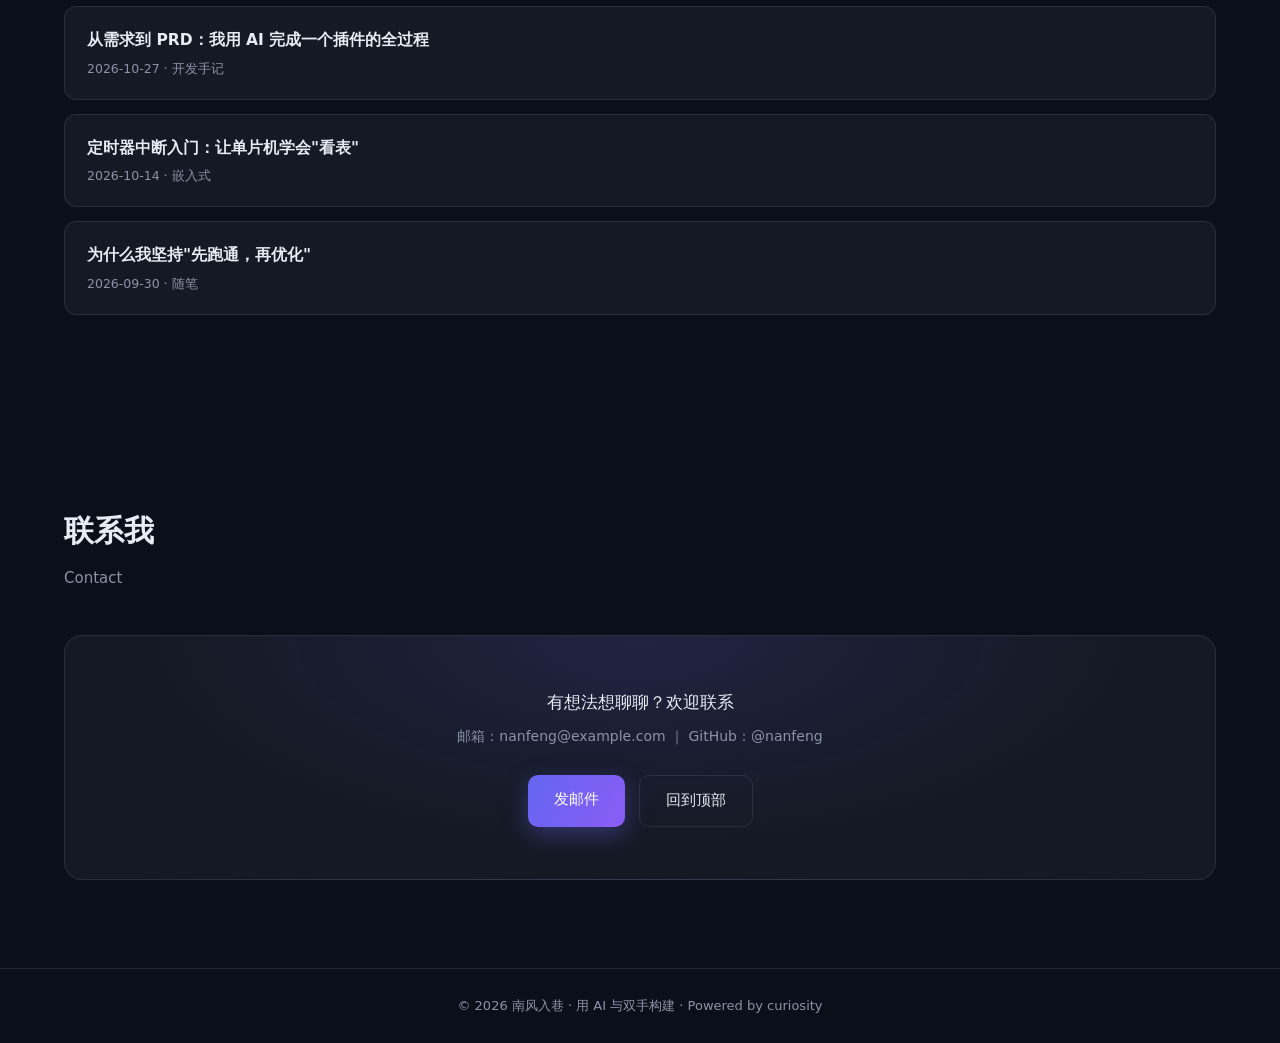
==== commit e0288754: "refactor: split html/css/js, add in-page admin button" ====
--- a/index.html
+++ b/index.html
@@ -4,95 +4,7 @@
 <meta charset="utf-8">
 <meta name="viewport" content="width=device-width, initial-scale=1">
 <title>南风入巷 · 个人主页</title>
-<style>
-  :root{
-    --bg:#0B0F1A; --bg2:#111827; --card:rgba(255,255,255,.045);
-    --line:rgba(255,255,255,.09); --ink:#E8ECF4; --muted:#8B93A7;
-    --accent:#6366F1; --accent2:#8B5CF6; --grad:linear-gradient(120deg,#6366F1,#8B5CF6);
-  }
-  *{box-sizing:border-box;margin:0;padding:0}
-  html{scroll-behavior:smooth}
-  body{background:var(--bg);color:var(--ink);font-family:system-ui,-apple-system,"Segoe UI","Microsoft YaHei",sans-serif;line-height:1.7;overflow-x:hidden}
-  #stars{position:fixed;inset:0;z-index:0;pointer-events:none}
-  .wrap{position:relative;z-index:1;max-width:1200px;margin:0 auto;padding:0 24px}
-
-  /* 导航 */
-  nav{position:sticky;top:0;z-index:10;backdrop-filter:blur(12px);background:rgba(11,15,26,.72);border-bottom:1px solid var(--line)}
-  .nav-in{max-width:1200px;margin:0 auto;padding:0 24px;height:62px;display:flex;align-items:center;gap:26px}
-  .logo{font-weight:700;font-size:17px;letter-spacing:.06em}
-  .logo b{background:var(--grad);-webkit-background-clip:text;background-clip:text;color:transparent}
-  .nav-in a{color:var(--muted);text-decoration:none;font-size:14px;transition:color .2s}
-  .nav-in a:hover,.nav-in a.on{color:var(--ink)}
-
-  /* 通用 section */
-  section{padding:88px 0}
-  .h2{font-size:30px;font-weight:700;margin-bottom:10px}
-  .sub{color:var(--muted);font-size:15px;margin-bottom:44px}
-  .reveal{opacity:0;transform:translateY(22px);transition:all .7s cubic-bezier(.2,.7,.3,1)}
-  .reveal.in{opacity:1;transform:none}
-
-  /* Hero */
-  .hero{min-height:88vh;display:flex;align-items:center}
-  .hello{color:var(--accent);font-size:15px;font-family:ui-monospace,monospace;margin-bottom:14px}
-  h1{font-size:clamp(34px,5.6vw,58px);line-height:1.25;font-weight:800}
-  h1 b{background:var(--grad);-webkit-background-clip:text;background-clip:text;color:transparent}
-  .tags{margin:18px 0 30px;display:flex;gap:10px;flex-wrap:wrap}
-  .tag{font-size:13px;color:var(--muted);border:1px solid var(--line);border-radius:99px;padding:5px 14px;background:var(--card)}
-  .cta{display:flex;gap:14px;flex-wrap:wrap}
-  .btn{display:inline-block;padding:12px 26px;border-radius:10px;font-size:15px;text-decoration:none;transition:all .2s}
-  .btn.pri{background:var(--grad);color:#fff;box-shadow:0 8px 24px rgba(99,102,241,.35)}
-  .btn.pri:hover{transform:translateY(-2px)}
-  .btn.ghost{border:1px solid var(--line);color:var(--ink)}
-  .btn.ghost:hover{border-color:var(--accent)}
-
-  /* 关于 */
-  .about{display:flex;gap:40px;align-items:flex-start;flex-wrap:wrap}
-  .avatar{flex:0 0 168px;width:168px;height:168px;border-radius:50%;background:var(--grad);display:flex;align-items:center;justify-content:center;font-size:52px;font-weight:800;color:#fff;box-shadow:0 12px 40px rgba(99,102,241,.35)}
-  .about-txt{flex:1;min-width:300px;color:#C6CCDB;font-size:15.5px}
-  .about-txt p+p{margin-top:12px}
-
-  /* 技能 */
-  .grid3{display:grid;grid-template-columns:repeat(3,1fr);gap:20px}
-  .card{background:var(--card);border:1px solid var(--line);border-radius:14px;padding:24px;transition:all .25s}
-  .card:hover{transform:translateY(-4px);border-color:rgba(99,102,241,.45);background:rgba(99,102,241,.07)}
-  .card .ic{font-size:26px;margin-bottom:12px}
-  .card h3{font-size:16.5px;margin-bottom:6px}
-  .card p{font-size:13.5px;color:var(--muted)}
-  .bar{height:5px;border-radius:99px;background:rgba(255,255,255,.08);margin-top:14px;overflow:hidden}
-  .bar i{display:block;height:100%;border-radius:99px;background:var(--grad)}
-
-  /* 项目 */
-  .proj{background:var(--bg2);border:1px solid var(--line)}
-  .proj .top{height:86px;border-radius:10px 10px 0 0;display:flex;align-items:center;justify-content:center;font-size:34px;background:linear-gradient(135deg,rgba(99,102,241,.22),rgba(139,92,246,.16))}
-  .proj .bd{padding:20px}
-  .proj h3{font-size:16.5px;margin-bottom:8px}
-  .chips{display:flex;gap:8px;flex-wrap:wrap;margin-top:14px}
-  .chip{font-size:11.5px;color:#A5B4FC;border:1px solid rgba(99,102,241,.4);padding:2px 10px;border-radius:99px}
-
-  /* 博客 */
-  .post{display:block;padding:20px 22px;border:1px solid var(--line);border-radius:12px;background:var(--card);text-decoration:none;color:var(--ink);margin-bottom:14px;transition:all .25s}
-  .post:hover{border-color:rgba(99,102,241,.45);transform:translateX(6px)}
-  .post .t{font-size:15.5px;font-weight:600}
-  .post .m{font-size:12.5px;color:var(--muted);margin-top:4px}
-
-  /* 联系 & 页脚 */
-  .contact-box{text-align:center;padding:52px 24px;border:1px solid var(--line);border-radius:18px;background:radial-gradient(ellipse at top,rgba(99,102,241,.14),transparent 62%),var(--card)}
-  footer{border-top:1px solid var(--line);padding:26px 0;text-align:center;color:var(--muted);font-size:13px}
-  footer a{color:var(--muted);text-decoration:none}
-  footer a:hover{color:var(--ink)}
-
-  /* 响应式：<640 单列 / 640-1024 两列 / >1024 三列 */
-  @media (max-width:1023px){ .grid3{grid-template-columns:repeat(2,1fr)} }
-  @media (max-width:639px){
-    .grid3{grid-template-columns:1fr}
-    section{padding:64px 0}
-    .hero{min-height:70vh}
-    .nav-in{gap:14px;overflow-x:auto}
-    .nav-in a{white-space:nowrap;font-size:13px}
-    .avatar{flex-basis:128px;width:128px;height:128px;font-size:40px}
-  }
-  @media print{ #stars,nav{display:none} body{background:#fff;color:#000} }
-</style>
+<link rel="stylesheet" href="css/style.css">
 </head>
 <body>
 <canvas id="stars"></canvas>
@@ -101,6 +13,7 @@
   <div class="nav-in">
     <span class="logo"><span id="logo-a">南风</span><b id="logo-b">入巷</b></span>
     <a href="#about">关于</a><a href="#skills">技能</a><a href="#projects">项目</a><a href="#blog">博客</a><a href="#contact">联系</a>
+    <button class="admin-btn" id="admin-btn" type="button">后台</button>
   </div>
 </nav>
 
@@ -187,118 +100,9 @@
   </section>
 
 </div>
-<footer><span id="footer-text">© 2026 南风入巷 · 用 AI 与双手构建 · Powered by curiosity</span> · <a href="admin.html" title="网站后台">⚙</a></footer>
+<footer><span id="footer-text">© 2026 南风入巷 · 用 AI 与双手构建 · Powered by curiosity</span></footer>
 
-<script>
-'use strict';
-/* 截图模式：?shot=1 关闭平滑滚动与入场动画，保证 hash 定位内容直接可见 */
-if (new URLSearchParams(location.search).has('shot')) {
-  document.documentElement.style.scrollBehavior = 'auto';
-  document.querySelectorAll('.reveal').forEach(el => el.classList.add('in'));
-}
-/* 星空 Canvas 粒子背景 */
-(function(){
-  const cv = document.getElementById('stars'), ctx = cv.getContext('2d');
-  let W, H, stars = [];
-  function resize(){
-    W = cv.width = innerWidth; H = cv.height = innerHeight;
-    stars = Array.from({length: Math.min(220, W*H/9000)}, ()=>({
-      x: Math.random()*W, y: Math.random()*H,
-      r: Math.random()*1.4 + .3,
-      vy: Math.random()*.18 + .04,
-      a: Math.random()*.6 + .25,
-      tw: Math.random()*.02 + .004
-    }));
-  }
-  addEventListener('resize', resize); resize();
-  (function loop(){
-    ctx.clearRect(0,0,W,H);
-    for (const s of stars){
-      s.y += s.vy; if (s.y > H+2){ s.y = -2; s.x = Math.random()*W; }
-      s.a += s.tw * (Math.random()>.5?1:-1);
-      if (s.a > .9) s.a = .9; if (s.a < .15) s.a = .15;
-      ctx.beginPath(); ctx.arc(s.x, s.y, s.r, 0, 6.283);
-      ctx.fillStyle = 'rgba(200,214,255,' + s.a.toFixed(3) + ')'; ctx.fill();
-    }
-    requestAnimationFrame(loop);
-  })();
-})();
-
-/* 滚动入场动画 */
-(function(){
-  const io = new IntersectionObserver(es=>{
-    es.forEach(e=>{ if(e.isIntersecting){ e.target.classList.add('in'); io.unobserve(e.target); } });
-  }, {threshold:.12});
-  document.querySelectorAll('.reveal').forEach(el=>io.observe(el));
-})();
-
-/* 导航高亮 */
-(function(){
-  const links = document.querySelectorAll('.nav-in a[href^="#"]');
-  const io = new IntersectionObserver(es=>{
-    es.forEach(e=>{
-      if (e.isIntersecting){
-        links.forEach(l=>l.classList.toggle('on', l.getAttribute('href')==='#'+e.target.id));
-      }
-    });
-  }, {rootMargin:'-40% 0px -55% 0px'});
-  document.querySelectorAll('section[id]').forEach(s=>io.observe(s));
-})();
-
-/* ===== 内容数据驱动：加载 content.json 并覆盖默认内容（后台可编辑） ===== */
-function setText(id, v){ const el = document.getElementById(id); if (el && v != null) el.textContent = v; }
-function rebuildList(id, n, fn){
-  const box = document.getElementById(id); if (!box || !Array.isArray(n)) return;
-  box.textContent = '';
-  n.forEach(item => box.appendChild(fn(item)));
-}
-function applyContent(d){
-  try {
-    document.title = d.site.title;
-    setText('logo-a', d.site.logoA); setText('logo-b', d.site.logoB); setText('footer-text', d.site.footer);
-    setText('hero-hello', d.hero.hello); setText('hero-name-cn', d.hero.nameCn); setText('hero-name-en', d.hero.nameEn);
-    setText('hero-intro', d.hero.intro); setText('cta-projects', d.hero.btnPrimary); setText('cta-contact', d.hero.btnGhost);
-    rebuildList('hero-tags', d.hero.tags, t => { const s = document.createElement('span'); s.className = 'tag'; s.textContent = t; return s; });
-    setText('about-title', d.about.title); setText('about-sub', d.about.subtitle); setText('about-avatar', d.about.avatar);
-    rebuildList('about-paras', d.about.paragraphs, p => { const el = document.createElement('p'); el.textContent = p; return el; });
-    setText('skills-title', d.skills.title); setText('skills-sub', d.skills.subtitle);
-    rebuildList('skills-grid', d.skills.items, it => {
-      const c = document.createElement('div'); c.className = 'card';
-      c.innerHTML = '<div class="ic"></div><h3></h3><p></p><div class="bar"><i></i></div>';
-      c.querySelector('.ic').textContent = it.icon;
-      c.querySelector('h3').textContent = it.name;
-      c.querySelector('p').textContent = it.desc;
-      c.querySelector('.bar i').style.width = (it.level || 0) + '%';
-      return c;
-    });
-    setText('projects-title', d.projects.title); setText('projects-sub', d.projects.subtitle);
-    rebuildList('projects-grid', d.projects.items, it => {
-      const c = document.createElement('div'); c.className = 'card proj';
-      c.innerHTML = '<div class="top"></div><div class="bd"><h3></h3><p></p><div class="chips"></div></div>';
-      c.querySelector('.top').textContent = it.icon;
-      c.querySelector('h3').textContent = it.name;
-      c.querySelector('p').textContent = it.desc;
-      const chips = c.querySelector('.chips');
-      (it.chips || []).forEach(ch => { const s = document.createElement('span'); s.className = 'chip'; s.textContent = ch; chips.appendChild(s); });
-      return c;
-    });
-    setText('blog-title', d.blog.title); setText('blog-sub', d.blog.subtitle);
-    rebuildList('blog-list', d.blog.items, it => {
-      const a = document.createElement('a'); a.className = 'post'; a.href = it.link || '#blog';
-      a.innerHTML = '<div class="t"></div><div class="m"></div>';
-      a.querySelector('.t').textContent = it.title;
-      a.querySelector('.m').textContent = it.meta;
-      return a;
-    });
-    setText('contact-title', d.contact.title); setText('contact-sub', d.contact.subtitle);
-    setText('contact-heading', d.contact.heading); setText('contact-email', d.contact.email); setText('contact-github', d.contact.githubUser);
-    const mail = document.getElementById('contact-mailto'); if (mail && d.contact.email) mail.href = 'mailto:' + d.contact.email;
-  } catch (e) { console.warn('applyContent error', e); }
-}
-fetch('content.json', {cache: 'no-store'})
-  .then(r => r.ok ? r.json() : Promise.reject(r.status))
-  .then(applyContent)
-  .catch(err => console.info('使用默认内容（content.json 不可用）', err));
-</script>
+<script src="js/main.js"></script>
+<script src="js/admin.js"></script>
 </body>
 </html>
--- a/css/style.css
+++ b/css/style.css
@@ -0,0 +1,131 @@
+:root{
+  --bg:#0B0F1A; --bg2:#111827; --card:rgba(255,255,255,.045);
+  --line:rgba(255,255,255,.09); --ink:#E8ECF4; --muted:#8B93A7;
+  --accent:#6366F1; --accent2:#8B5CF6; --grad:linear-gradient(120deg,#6366F1,#8B5CF6);
+}
+*{box-sizing:border-box;margin:0;padding:0}
+html{scroll-behavior:smooth}
+body{background:var(--bg);color:var(--ink);font-family:system-ui,-apple-system,"Segoe UI","Microsoft YaHei",sans-serif;line-height:1.7;overflow-x:hidden}
+#stars{position:fixed;inset:0;z-index:0;pointer-events:none}
+.wrap{position:relative;z-index:1;max-width:1200px;margin:0 auto;padding:0 24px}
+
+/* 导航 */
+nav{position:sticky;top:0;z-index:10;backdrop-filter:blur(12px);background:rgba(11,15,26,.72);border-bottom:1px solid var(--line)}
+.nav-in{max-width:1200px;margin:0 auto;padding:0 24px;height:62px;display:flex;align-items:center;gap:26px}
+.logo{font-weight:700;font-size:17px;letter-spacing:.06em}
+.logo b{background:var(--grad);-webkit-background-clip:text;background-clip:text;color:transparent}
+.nav-in a{color:var(--muted);text-decoration:none;font-size:14px;transition:color .2s}
+.nav-in a:hover,.nav-in a.on{color:var(--ink)}
+.admin-btn{margin-left:auto;border:1px solid var(--line);color:var(--muted);border-radius:8px;padding:5px 14px;font-size:13px;cursor:pointer;background:var(--card);transition:all .2s;font-family:inherit}
+.admin-btn:hover{color:var(--ink);border-color:var(--accent)}
+
+/* 通用 section */
+section{padding:88px 0}
+.h2{font-size:30px;font-weight:700;margin-bottom:10px}
+.sub{color:var(--muted);font-size:15px;margin-bottom:44px}
+.reveal{opacity:0;transform:translateY(22px);transition:all .7s cubic-bezier(.2,.7,.3,1)}
+.reveal.in{opacity:1;transform:none}
+
+/* Hero */
+.hero{min-height:88vh;display:flex;align-items:center}
+.hello{color:var(--accent);font-size:15px;font-family:ui-monospace,monospace;margin-bottom:14px}
+h1{font-size:clamp(34px,5.6vw,58px);line-height:1.25;font-weight:800}
+h1 b{background:var(--grad);-webkit-background-clip:text;background-clip:text;color:transparent}
+.tags{margin:18px 0 30px;display:flex;gap:10px;flex-wrap:wrap}
+.tag{font-size:13px;color:var(--muted);border:1px solid var(--line);border-radius:99px;padding:5px 14px;background:var(--card)}
+.cta{display:flex;gap:14px;flex-wrap:wrap}
+.btn{display:inline-block;padding:12px 26px;border-radius:10px;font-size:15px;text-decoration:none;transition:all .2s}
+.btn.pri{background:var(--grad);color:#fff;box-shadow:0 8px 24px rgba(99,102,241,.35)}
+.btn.pri:hover{transform:translateY(-2px)}
+.btn.ghost{border:1px solid var(--line);color:var(--ink)}
+.btn.ghost:hover{border-color:var(--accent)}
+
+/* 关于 */
+.about{display:flex;gap:40px;align-items:flex-start;flex-wrap:wrap}
+.avatar{flex:0 0 168px;width:168px;height:168px;border-radius:50%;background:var(--grad);display:flex;align-items:center;justify-content:center;font-size:52px;font-weight:800;color:#fff;box-shadow:0 12px 40px rgba(99,102,241,.35)}
+.about-txt{flex:1;min-width:300px;color:#C6CCDB;font-size:15.5px}
+.about-txt p+p{margin-top:12px}
+
+/* 技能 */
+.grid3{display:grid;grid-template-columns:repeat(3,1fr);gap:20px}
+.card{background:var(--card);border:1px solid var(--line);border-radius:14px;padding:24px;transition:all .25s}
+.card:hover{transform:translateY(-4px);border-color:rgba(99,102,241,.45);background:rgba(99,102,241,.07)}
+.card .ic{font-size:26px;margin-bottom:12px}
+.card h3{font-size:16.5px;margin-bottom:6px}
+.card p{font-size:13.5px;color:var(--muted)}
+.bar{height:5px;border-radius:99px;background:rgba(255,255,255,.08);margin-top:14px;overflow:hidden}
+.bar i{display:block;height:100%;border-radius:99px;background:var(--grad)}
+
+/* 项目 */
+.proj{background:var(--bg2);border:1px solid var(--line)}
+.proj .top{height:86px;border-radius:10px 10px 0 0;display:flex;align-items:center;justify-content:center;font-size:34px;background:linear-gradient(135deg,rgba(99,102,241,.22),rgba(139,92,246,.16))}
+.proj .bd{padding:20px}
+.proj h3{font-size:16.5px;margin-bottom:8px}
+.chips{display:flex;gap:8px;flex-wrap:wrap;margin-top:14px}
+.chip{font-size:11.5px;color:#A5B4FC;border:1px solid rgba(99,102,241,.4);padding:2px 10px;border-radius:99px}
+
+/* 博客 */
+.post{display:block;padding:20px 22px;border:1px solid var(--line);border-radius:12px;background:var(--card);text-decoration:none;color:var(--ink);margin-bottom:14px;transition:all .25s}
+.post:hover{border-color:rgba(99,102,241,.45);transform:translateX(6px)}
+.post .t{font-size:15.5px;font-weight:600}
+.post .m{font-size:12.5px;color:var(--muted);margin-top:4px}
+
+/* 联系 & 页脚 */
+.contact-box{text-align:center;padding:52px 24px;border:1px solid var(--line);border-radius:18px;background:radial-gradient(ellipse at top,rgba(99,102,241,.14),transparent 62%),var(--card)}
+footer{border-top:1px solid var(--line);padding:26px 0;text-align:center;color:var(--muted);font-size:13px}
+footer a{color:var(--muted);text-decoration:none}
+footer a:hover{color:var(--ink)}
+
+/* ===== 站内后台面板 ===== */
+.admin-layer{position:fixed;inset:0;z-index:50;display:none}
+.admin-layer.open{display:block}
+.admin-mask{position:absolute;inset:0;background:rgba(5,8,15,.45)}
+.admin-panel{position:absolute;top:0;right:0;bottom:0;width:460px;max-width:100vw;background:var(--bg2);border-left:1px solid var(--line);overflow-y:auto;padding:22px;box-shadow:-18px 0 50px rgba(0,0,0,.45)}
+.admin-head{display:flex;align-items:center;gap:10px;margin-bottom:14px}
+.admin-head h2{font-size:17px;font-weight:700;flex:1}
+.admin-x{background:none;border:1px solid var(--line);color:var(--muted);border-radius:8px;width:30px;height:30px;cursor:pointer;font-size:15px;flex:0 0 30px}
+.admin-x:hover{color:var(--ink);border-color:var(--accent)}
+.admin-desc{font-size:12.5px;color:var(--muted);margin-bottom:14px}
+.adm-actions{display:flex;gap:10px;flex-wrap:wrap;align-items:center;margin:14px 0 18px}
+.adm-actions .abtn{border:none;border-radius:9px;padding:9px 18px;font-size:13.5px;cursor:pointer;font-weight:600;font-family:inherit;transition:all .2s}
+.abtn.pri{background:var(--grad);color:#fff}
+.abtn.pri:hover{transform:translateY(-1px)}
+.abtn.ghost{background:none;border:1px solid var(--line);color:var(--ink)}
+.abtn.ghost:hover{border-color:var(--accent)}
+.adm-status{font-size:13px;width:100%}
+.adm-status.ok{color:#34D399}.adm-status.err{color:#F87171}.adm-status.busy{color:var(--muted)}
+.adm-sec{border:1px solid var(--line);border-radius:12px;padding:16px;margin-bottom:14px;background:var(--card)}
+.adm-sec h3{font-size:14px;margin-bottom:12px;font-weight:700;color:#C7CDDE}
+.row{display:flex;gap:12px;flex-wrap:wrap;margin-bottom:10px}
+.row:last-child{margin-bottom:0}
+.f{flex:1;min-width:180px}
+.f.wide{min-width:100%}
+label{display:block;font-size:12px;color:var(--muted);margin-bottom:4px}
+.admin-panel input[type=text],.admin-panel input[type=password],.admin-panel input[type=number],.admin-panel textarea{
+  width:100%;background:var(--bg);border:1px solid var(--line);border-radius:8px;color:var(--ink);
+  padding:8px 11px;font-size:13.5px;font-family:inherit;outline:none;transition:border-color .2s}
+.admin-panel input:focus,.admin-panel textarea:focus{border-color:var(--accent)}
+.admin-panel textarea{resize:vertical;min-height:56px}
+.admin-item{border:1px dashed var(--line);border-radius:9px;padding:12px 10px 6px;margin-bottom:10px;position:relative}
+.admin-item .del{position:absolute;top:8px;right:8px;background:none;border:none;color:#F87171;cursor:pointer;font-size:12px;padding:2px 6px;font-family:inherit}
+.admin-item .del:hover{text-decoration:underline}
+.admin-add{background:none;border:1px dashed var(--line);color:var(--muted);border-radius:8px;padding:7px 12px;cursor:pointer;font-size:12.5px;width:100%;font-family:inherit}
+.admin-add:hover{border-color:var(--accent);color:var(--ink)}
+.adm-note{font-size:11.5px;color:var(--muted);margin-top:10px}
+.adm-note a{color:var(--accent);text-decoration:none}
+.adm-conn{display:flex;gap:10px;flex-wrap:wrap;align-items:center}
+.adm-conn .f{flex:1;min-width:140px}
+.adm-conn label.ck{display:flex;align-items:center;gap:5px;font-size:12px;color:var(--muted);margin:0}
+.adm-conn input[type=checkbox]{width:auto}
+
+/* 响应式：<640 单列 / 640-1024 两列 / >1024 三列 */
+@media (max-width:1023px){ .grid3{grid-template-columns:repeat(2,1fr)} }
+@media (max-width:639px){
+  .grid3{grid-template-columns:1fr}
+  section{padding:64px 0}
+  .hero{min-height:70vh}
+  .nav-in{gap:14px;overflow-x:auto}
+  .nav-in a{white-space:nowrap;font-size:13px}
+  .avatar{flex-basis:128px;width:128px;height:128px;font-size:40px}
+}
+@media print{ #stars,nav,.admin-layer{display:none} body{background:#fff;color:#000} }
